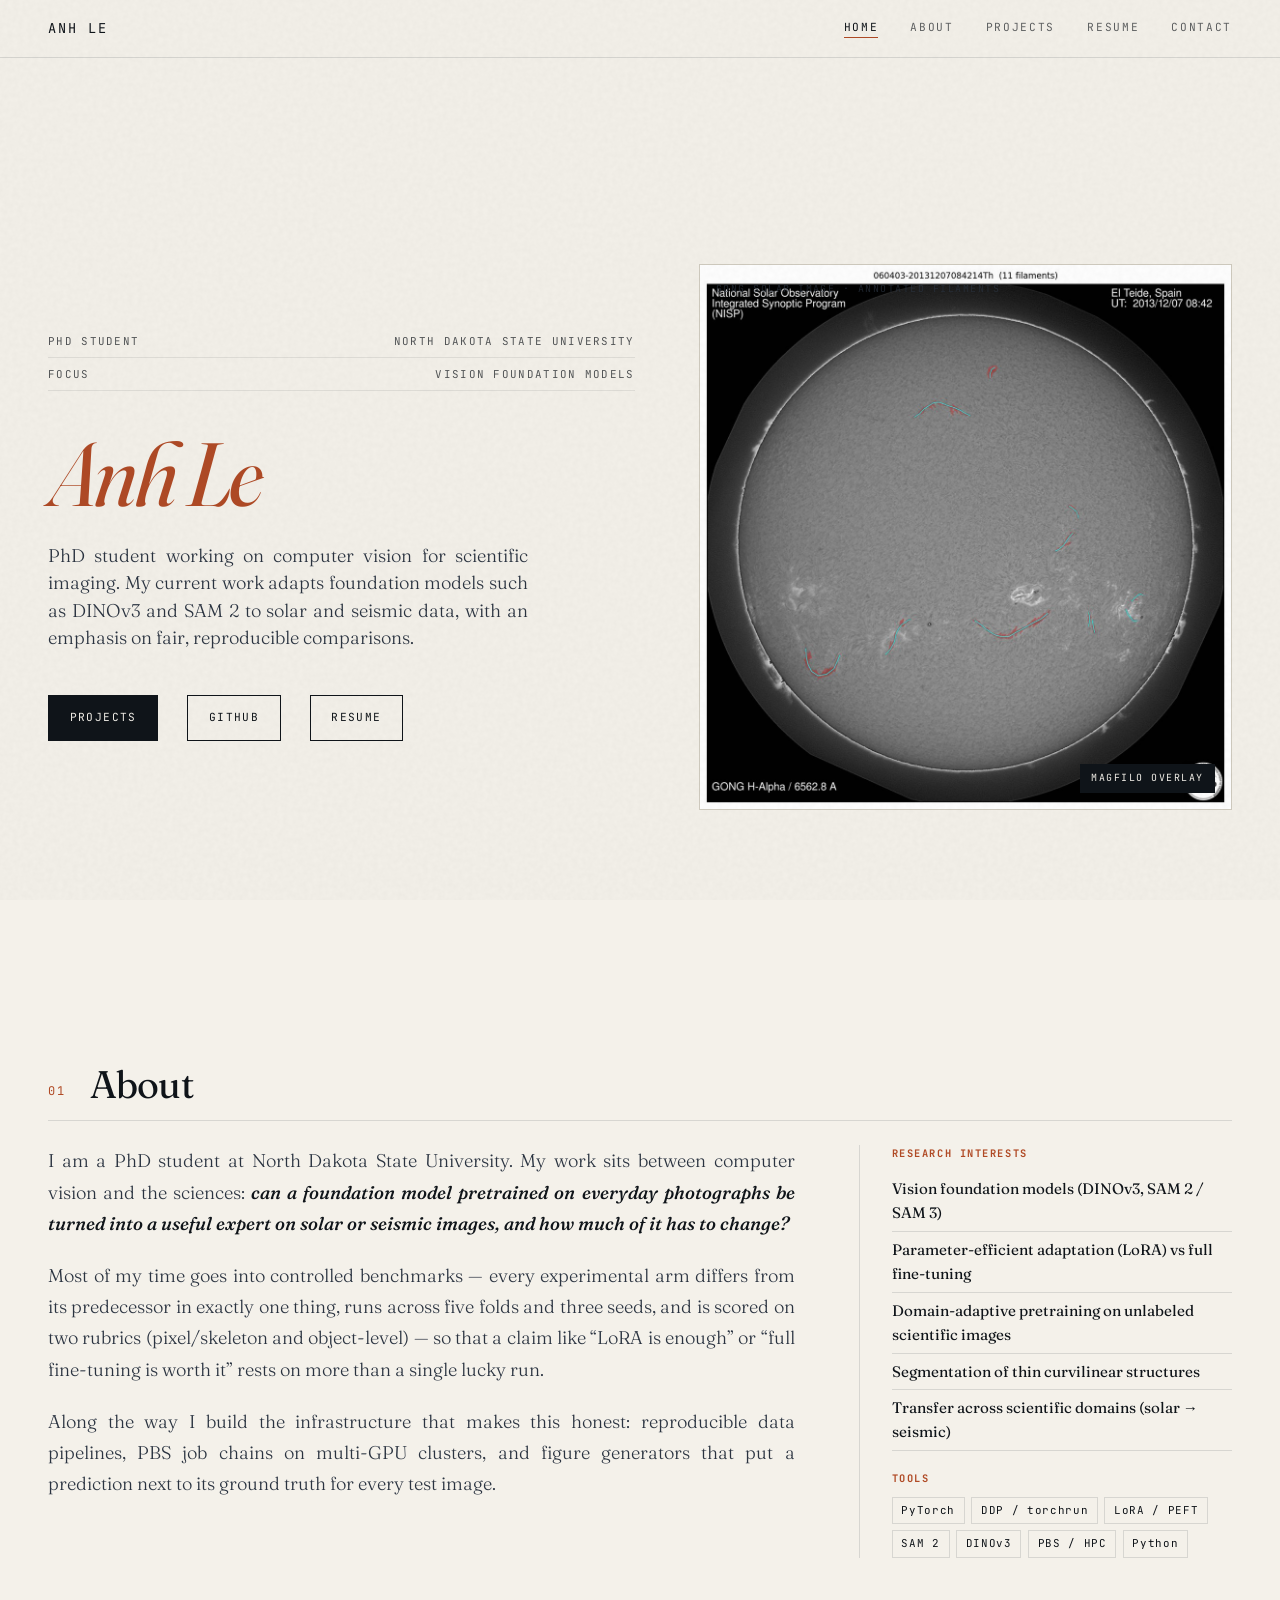
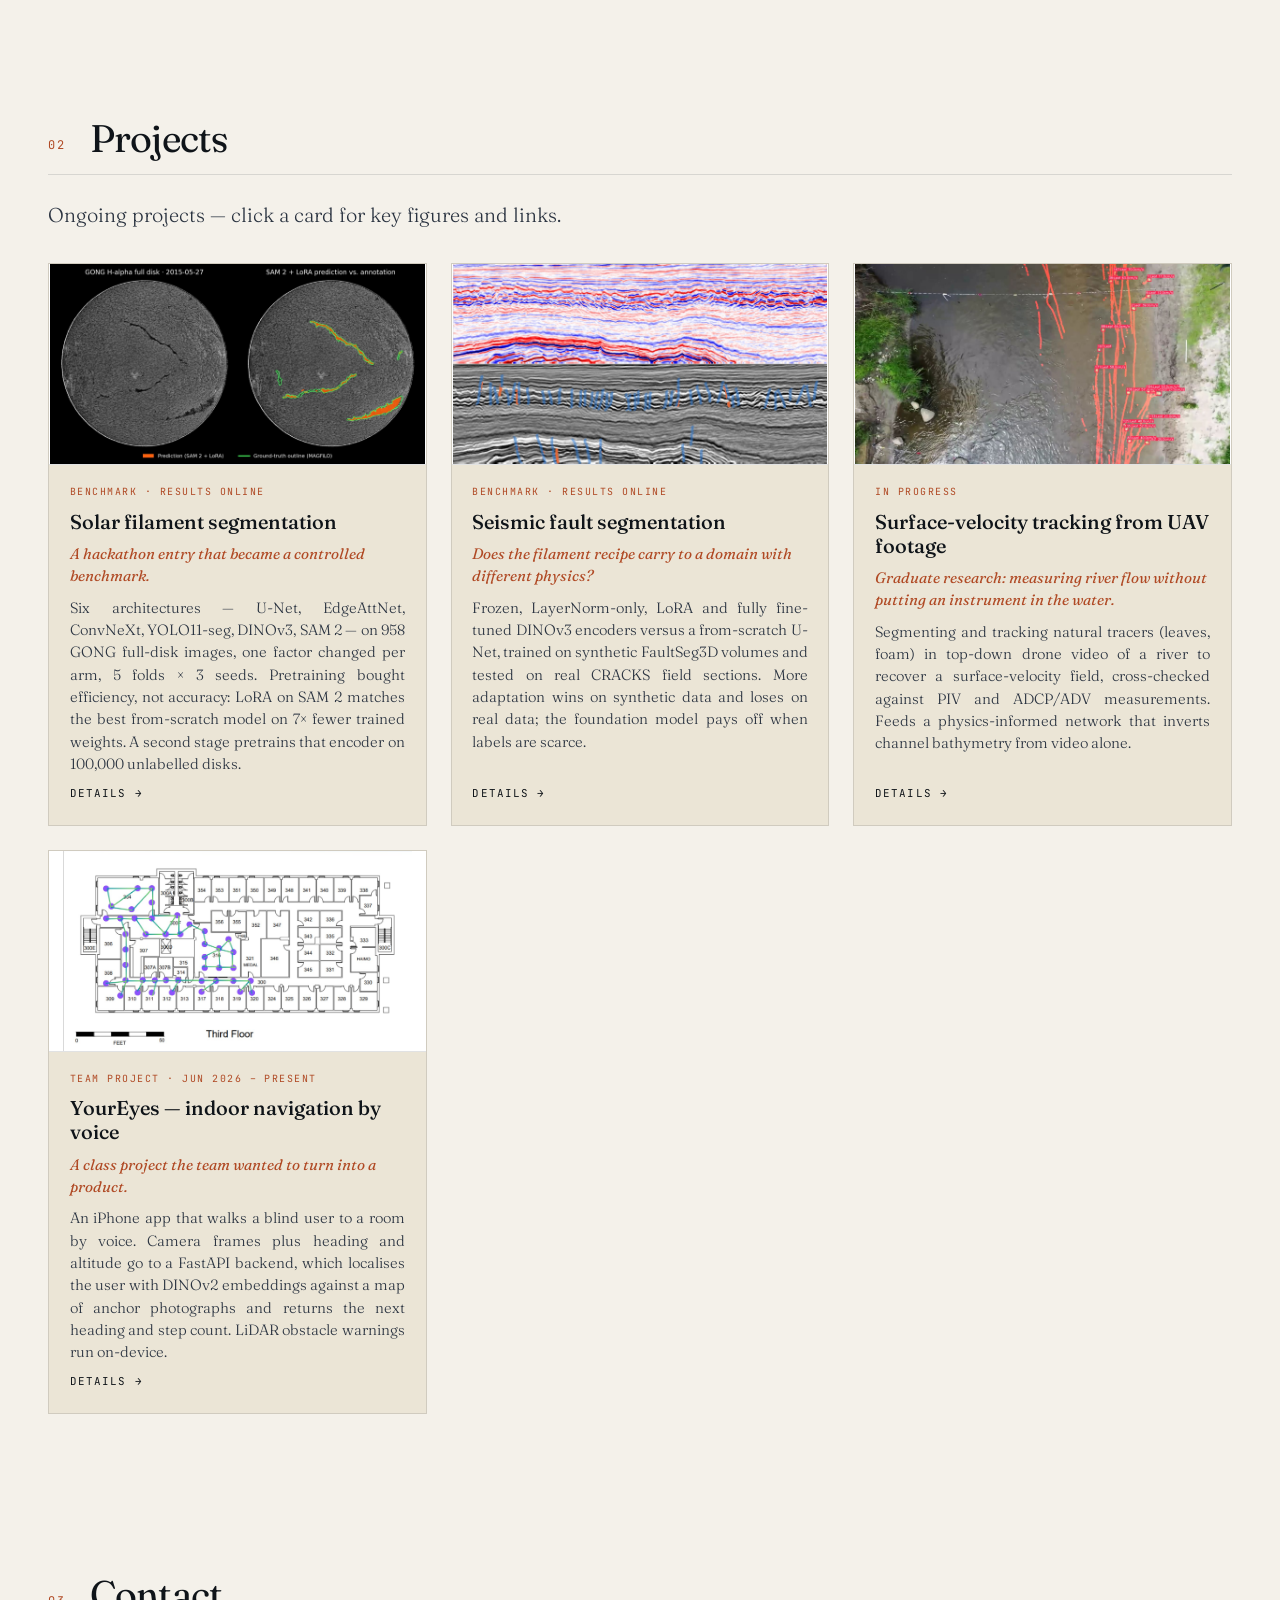
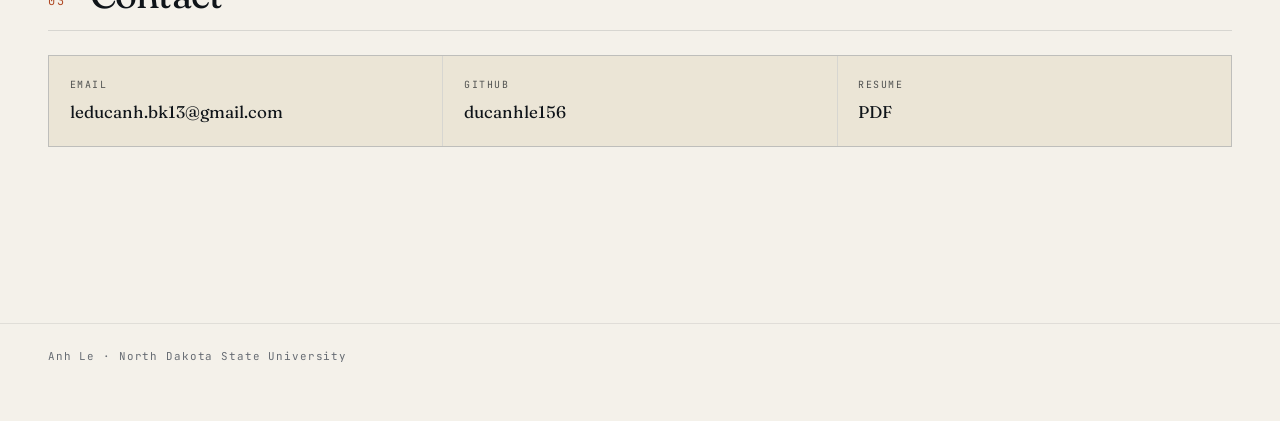
==== index.html @ 16a9ee4b "Justify body copy Paragraphs, captions and lists are justified with automatic hyphenation, which kee" ====
<!doctype html>
<html lang="en">
<head>
<meta charset="utf-8">
<meta name="viewport" content="width=device-width, initial-scale=1">
<title>Anh Le</title>
<meta name="description" content="Anh Le — PhD student at North Dakota State University working on vision foundation models for scientific imaging.">
<link rel="stylesheet" href="style.css?v=5">
<link rel="icon" href="data:image/svg+xml,%3Csvg xmlns='http://www.w3.org/2000/svg' viewBox='0 0 100 100'%3E%3Crect width='100' height='100' fill='%23f4f1ea'/%3E%3Ccircle cx='50' cy='50' r='34' fill='none' stroke='%23b04a25' stroke-width='6'/%3E%3Cpath d='M30 55 Q45 35 62 50 T78 42' fill='none' stroke='%230f1419' stroke-width='5' stroke-linecap='round'/%3E%3C/svg%3E">
</head>
<body>
<nav class="topnav">
  <a class="logo" href="#top">ANH LE</a>
  <div class="links">
    <a href="index.html" class="active">Home</a>
    <a href="#about">About</a>
    <a href="projects.html">Projects</a>
    <a href="resume.pdf">Resume</a>
    <a href="#contact">Contact</a>
  </div>
</nav>
<main id="top">

<section class="hero">
  <div>
    <div class="hero-meta">
      <div class="row"><span>PhD student</span><span>North Dakota State University</span></div>
      <div class="row"><span>Focus</span><span>Vision foundation models</span></div>
    </div>
    <h1 class="name"><span class="italic">Anh Le</span></h1>
    <p class="tagline">PhD student working on computer vision for scientific imaging. My current work adapts foundation models such as DINOv3 and SAM 2 to solar and seismic data, with an emphasis on fair, reproducible comparisons.</p>
    <div class="cta-row">
      <a class="btn primary" href="projects.html">Projects</a>
      <a class="btn" href="https://github.com/ducanhle156">GitHub</a>
      <a class="btn" href="resume.pdf">Resume</a>
    </div>
  </div>
  <div class="photo">
    <span class="lab">GONG solar image · annotated filaments</span>
    <img src="assets/hero_disk.jpg" alt="Full-disk image of the Sun with annotated filaments">
    <span class="cap">MAGFiLO overlay</span>
  </div>
</section>

<section id="about">
  <h2>About</h2>
  <div class="about-grid">
    <div class="about-text">
      <p>I am a PhD student at North Dakota State University. My work sits between computer vision and the sciences: <span class="hl">can a foundation model pretrained on everyday photographs be turned into a useful expert on solar or seismic images, and how much of it has to change?</span></p>
      <p>Most of my time goes into controlled benchmarks — every experimental arm differs from its predecessor in exactly one thing, runs across five folds and three seeds, and is scored on two rubrics (pixel/skeleton and object-level) — so that a claim like “LoRA is enough” or “full fine-tuning is worth it” rests on more than a single lucky run.</p>
      <p>Along the way I build the infrastructure that makes this honest: reproducible data pipelines, PBS job chains on multi-GPU clusters, and figure generators that put a prediction next to its ground truth for every test image.</p>
    </div>
    <div class="about-side">
      <h4>Research interests</h4>
      <ul>
        <li>Vision foundation models (DINOv3, SAM 2 / SAM 3)</li>
        <li>Parameter-efficient adaptation (LoRA) vs full fine-tuning</li>
        <li>Domain-adaptive pretraining on unlabeled scientific images</li>
        <li>Segmentation of thin curvilinear structures</li>
        <li>Transfer across scientific domains (solar → seismic)</li>
      </ul>
      <h4>Tools</h4>
      <div class="tools"><span>PyTorch</span><span>DDP / torchrun</span><span>LoRA / PEFT</span><span>SAM 2</span><span>DINOv3</span><span>PBS / HPC</span><span>Python</span></div>
    </div>
  </div>
</section>

<section id="research">
  <h2>Projects</h2>
  <p class="lede">Ongoing projects — click a card for key figures and links.</p>
  <div class="rcards">
    <a class="rcard" href="projects.html#solar-filament">
      <img class="tall" src="assets/proj_filament.jpg?v=8" alt="GONG H-alpha full disk and the SAM 2 + LoRA filament prediction against the ground-truth outline">
      <div class="cb">
        <span class="status">Benchmark &middot; results online</span>
        <h3>Solar filament segmentation</h3>
        <p class="why">A hackathon entry that became a controlled benchmark.</p>
        <p>Six architectures &mdash; U-Net, EdgeAttNet, ConvNeXt, YOLO11-seg, DINOv3, SAM&nbsp;2 &mdash; on 958 GONG full-disk images, one factor changed per arm, 5 folds &times; 3 seeds. Pretraining bought efficiency, not accuracy: LoRA on SAM&nbsp;2 matches the best from-scratch model on 7&times; fewer trained weights. A second stage pretrains that encoder on 100,000 unlabelled disks.</p>
        <div class="links"><span>Details &rarr;</span></div>
      </div>
    </a>
    <a class="rcard" href="projects.html#fault">
      <img class="tall" src="assets/proj_fault.jpg?v=7" alt="Real CRACKS F3 seismic section with expert (blue) and practitioner-consensus (orange) fault labels">
      <div class="cb">
        <span class="status">Benchmark · results online</span>
        <h3>Seismic fault segmentation</h3>
        <p class="why">Does the filament recipe carry to a domain with different physics?</p>
        <p>Frozen, LayerNorm-only, LoRA and fully fine-tuned DINOv3 encoders versus a from-scratch U-Net, trained on synthetic FaultSeg3D volumes and tested on real CRACKS field sections. More adaptation wins on synthetic data and loses on real data; the foundation model pays off when labels are scarce.</p>
        <div class="links"><span>Details →</span></div>
      </div>
    </a>
    <a class="rcard" href="projects.html#uav-tracking">
      <img class="tall" src="assets/proj_uav.jpg" alt="Drone frame of a river with tracked leaf trajectories and per-tracer surface velocities">
      <div class="cb">
        <span class="status">In progress</span>
        <h3>Surface-velocity tracking from UAV footage</h3>
        <p class="why">Graduate research: measuring river flow without putting an instrument in the water.</p>
        <p>Segmenting and tracking natural tracers (leaves, foam) in top-down drone video of a river to recover a surface-velocity field, cross-checked against PIV and ADCP/ADV measurements. Feeds a physics-informed network that inverts channel bathymetry from video alone.</p>
        <div class="links"><span>Details →</span></div>
      </div>
    </a>
    <a class="rcard" href="projects.html#youreyes">
      <img class="tall" src="assets/proj_youreyes.jpg" alt="Third-floor building plan overlaid with anchor nodes and the walkable edges connecting them">
      <div class="cb">
        <span class="status">Team project &middot; Jun 2026 &ndash; Present</span>
        <h3>YourEyes &mdash; indoor navigation by voice</h3>
        <p class="why">A class project the team wanted to turn into a product.</p>
        <p>An iPhone app that walks a blind user to a room by voice. Camera frames plus heading and altitude go to a FastAPI backend, which localises the user with DINOv2 embeddings against a map of anchor photographs and returns the next heading and step count. LiDAR obstacle warnings run on-device.</p>
        <div class="links"><span>Details &rarr;</span></div>
      </div>
    </a>
  </div>
</section>

<section id="contact">
  <h2>Contact</h2>
  <div class="contact">
    <a href="mailto:leducanh.bk13@gmail.com"><span>Email</span><b>leducanh.bk13@gmail.com</b></a>
    <a href="https://github.com/ducanhle156"><span>GitHub</span><b>ducanhle156</b></a>
    <a href="resume.pdf"><span>Resume</span><b>PDF</b></a>
  </div>
</section>

</main>
<footer>Anh Le · North Dakota State University</footer>
</body>
</html>
---- style.css ----
@import url('https://fonts.googleapis.com/css2?family=Fraunces:ital,opsz,wght@0,9..144,300;0,9..144,400;0,9..144,500;0,9..144,700;1,9..144,400&family=JetBrains+Mono:wght@300;400;500&display=swap');
:root{--ink:#0f1419;--ink-soft:#2a3340;--paper:#f4f1ea;--paper-warm:#ebe5d6;--rust:#b04a25;--ochre:#c89938;--teal:#1f4e5c;--line:rgba(15,20,25,.12)}
*{box-sizing:border-box;margin:0;padding:0}
html{scroll-behavior:smooth}
body{font-family:'Fraunces',Georgia,serif;background:var(--paper);color:var(--ink);line-height:1.6;font-size:17px}
body::before{content:"";position:fixed;inset:0;pointer-events:none;z-index:100;opacity:.35;mix-blend-mode:multiply;background-image:url("data:image/svg+xml,%3Csvg viewBox='0 0 200 200' xmlns='http://www.w3.org/2000/svg'%3E%3Cfilter id='n'%3E%3CfeTurbulence type='fractalNoise' baseFrequency='0.9' numOctaves='2' stitchTiles='stitch'/%3E%3CfeColorMatrix values='0 0 0 0 0 0 0 0 0 0 0 0 0 0 0 0 0 0 0.08 0'/%3E%3C/filter%3E%3Crect width='100%25' height='100%25' filter='url(%23n)'/%3E%3C/svg%3E")}
a{color:var(--rust);text-decoration:none}a:hover{text-decoration:underline}
code{font-family:'JetBrains Mono',monospace;font-size:.82em;color:var(--teal)}
.mono{font-family:'JetBrains Mono',monospace;font-size:.72rem;letter-spacing:.14em;text-transform:uppercase}
/* nav */
.topnav{position:sticky;top:0;z-index:50;display:flex;justify-content:space-between;align-items:center;padding:1.1rem 3rem;background:rgba(244,241,234,.9);backdrop-filter:blur(6px);border-bottom:1px solid var(--line)}
.topnav .logo{font-family:'JetBrains Mono',monospace;font-size:.85rem;letter-spacing:.15em;color:var(--ink)}
.topnav .logo span{color:var(--rust)}
.topnav .links{display:flex;gap:2rem;flex-wrap:wrap}
.topnav .links a{font-family:'JetBrains Mono',monospace;font-size:.7rem;letter-spacing:.15em;text-transform:uppercase;color:var(--ink);opacity:.65}
.topnav .links a:hover,.topnav .links a.active{opacity:1;text-decoration:none;border-bottom:1px solid var(--rust)}
main{max-width:1400px;margin:0 auto;padding:4rem 3rem}
footer{max-width:1400px;margin:4rem auto 2rem;padding:1.5rem 3rem;border-top:1px solid var(--line);font-family:'JetBrains Mono',monospace;font-size:.68rem;letter-spacing:.08em;color:var(--ink-soft);opacity:.7}
footer .social a{margin-right:1.5rem;color:var(--ink)}
/* type */
h1{font-size:clamp(2.4rem,5vw,4.5rem);font-weight:300;line-height:1;letter-spacing:-.03em;margin-bottom:1.5rem;font-variation-settings:"opsz" 144}
h1 .italic,h2 .italic{font-style:italic;color:var(--rust);font-weight:400}
h2{font-size:clamp(1.6rem,3vw,2.4rem);font-weight:400;letter-spacing:-.02em;line-height:1.05;margin:4rem 0 1.5rem;padding-bottom:1rem;border-bottom:1px solid var(--line);display:grid;grid-template-columns:auto 1fr;gap:1.5rem;align-items:end}
h2::before{content:counter(sec,decimal-leading-zero);counter-increment:sec;font-family:'JetBrains Mono',monospace;font-size:.75rem;letter-spacing:.15em;color:var(--rust);padding-bottom:.4rem}
main{counter-reset:sec}
h2 .muted{font-size:.9rem;font-weight:300}
h3{font-weight:500;font-size:1.1rem;line-height:1.25}
.lede{font-size:1.25rem;line-height:1.6;font-weight:300;color:var(--ink-soft);max-width:52rem;margin-bottom:2rem}
.muted{color:var(--ink-soft);opacity:.75;font-size:.95rem}
.facts{font-family:'JetBrains Mono',monospace;font-size:.75rem;letter-spacing:.06em;color:var(--ink-soft);margin-bottom:1.5rem}
.back{margin-top:3rem}
.btn{display:inline-flex;padding:.8rem 1.3rem;border:1px solid var(--ink);color:var(--ink);font-family:'JetBrains Mono',monospace;font-size:.7rem;letter-spacing:.12em;text-transform:uppercase;transition:all .25s;margin:.5rem .8rem 0 0}
.btn:hover{background:var(--rust);border-color:var(--rust);color:var(--paper);text-decoration:none;transform:translate(-2px,-2px);box-shadow:4px 4px 0 var(--ink)}
/* tiles */
.tiles{display:grid;grid-template-columns:repeat(auto-fit,minmax(150px,1fr));gap:1px;background:var(--line);border:1px solid var(--line);margin:1.5rem 0}
.tile{background:var(--paper-warm);padding:1.2rem 1.3rem;display:flex;flex-direction:column}
.tile span{font-family:'JetBrains Mono',monospace;font-size:.65rem;letter-spacing:.15em;text-transform:uppercase;color:var(--ink-soft);opacity:.7}
.tile b{font-size:2rem;font-weight:300;line-height:1.1;margin-top:.3rem}
.tile small{font-size:.8rem;color:var(--rust);font-style:italic}
/* chain */
.chain{padding-left:1.4rem;max-width:52rem}.chain li{margin:.6rem 0;color:var(--ink-soft);font-weight:300}.chain b{color:var(--ink);font-weight:500}
/* cards */
.cards{display:grid;grid-template-columns:repeat(auto-fill,minmax(300px,1fr));gap:1.5rem;margin:1.5rem 0}
.card{display:block;border:1px solid var(--line);background:var(--paper-warm);color:var(--ink);transition:all .25s;overflow:hidden}
.card:hover{text-decoration:none;transform:translate(-3px,-3px);box-shadow:6px 6px 0 var(--ink);border-color:var(--ink)}
.card img{width:100%;aspect-ratio:4/3;object-fit:cover;object-position:top;display:block;border-bottom:1px solid var(--line);background:#fff}
.card .ph{aspect-ratio:4/3;display:flex;align-items:center;justify-content:center;font-family:'JetBrains Mono',monospace;font-size:.7rem;letter-spacing:.12em;text-transform:uppercase;opacity:.5;border-bottom:1px solid var(--line)}
.card .cb{padding:1.1rem 1.2rem 1.2rem}
.card h3{margin-bottom:.4rem}.card p{font-size:.9rem;color:var(--ink-soft);font-weight:300;line-height:1.45}
.card .metric{display:block;margin-top:.7rem;font-family:'JetBrains Mono',monospace;font-size:.7rem;letter-spacing:.08em;color:var(--rust)}
.card code{display:block;margin-top:.3rem;font-size:.65rem;opacity:.6;color:var(--ink-soft)}
/* figures */
.grid{display:grid;gap:1.5rem;margin:1.5rem 0}.g1{grid-template-columns:1fr}.g2{grid-template-columns:repeat(auto-fit,minmax(min(100%,440px),1fr))}.g3{grid-template-columns:repeat(auto-fill,minmax(min(100%,300px),1fr))}
figure{border:1px solid var(--line);background:#fff;overflow:hidden}
figure img{width:100%;display:block;cursor:zoom-in;transition:transform .6s}
figure a:hover img{transform:scale(1.01)}
figcaption{font-family:'JetBrains Mono',monospace;font-size:.68rem;letter-spacing:.06em;color:var(--ink-soft);padding:.6rem .9rem;background:var(--paper-warm);border-top:1px solid var(--line)}
figure.missing .ph{aspect-ratio:3/2;display:flex;align-items:center;justify-content:center;font-family:'JetBrains Mono',monospace;font-size:.7rem;letter-spacing:.12em;text-transform:uppercase;opacity:.4;background:var(--paper-warm)}
/* tables */
.tbl{overflow-x:auto;border:1px solid var(--line);margin:1rem 0;background:#fff}
table{border-collapse:collapse;font-size:.85rem;width:100%;min-width:700px}
th{font-family:'JetBrains Mono',monospace;font-size:.62rem;letter-spacing:.1em;text-transform:uppercase;text-align:left;padding:.7rem .7rem;background:var(--paper-warm);border-bottom:1px solid var(--ink);white-space:nowrap}
td{padding:.55rem .7rem;border-bottom:1px solid var(--line);white-space:nowrap;font-variant-numeric:tabular-nums}
td.k{white-space:normal;min-width:180px}td.k a{color:var(--ink)}td.k code{display:block;font-size:.7rem}
td.best{font-weight:600;color:var(--rust)}
tbody tr:hover{background:rgba(200,153,56,.08)}
/* markdown insights */
details{border:1px solid var(--line);background:var(--paper-warm);padding:1rem 1.4rem;margin:1rem 0}
summary{cursor:pointer;font-family:'JetBrains Mono',monospace;font-size:.72rem;letter-spacing:.12em;text-transform:uppercase}
.md{margin-top:1rem;font-size:.95rem;font-weight:300;color:var(--ink-soft)}
.md h2{font-size:1.4rem;margin:2rem 0 .8rem;display:block;counter-increment:none;border:0;padding:0}.md h2::before{content:none}
.md h3{margin:1.4rem 0 .5rem;color:var(--ink)}.md h4{margin:1rem 0 .4rem}
.md p,.md ul,.md ol{margin:.6rem 0}.md li{margin:.25rem 0 .25rem 1.2rem}.md b,.md strong{color:var(--ink);font-weight:500}
.md table{font-size:.75rem;min-width:0;background:#fff;display:block;overflow-x:auto;margin:.8rem 0}
.md pre,.md code{white-space:pre-wrap;word-break:break-word}
.md hr{border:0;border-top:1px solid var(--line);margin:1.5rem 0}
.md em{font-style:italic}
/* lightbox */
[hidden]{display:none!important}
#lightbox{position:fixed;inset:0;z-index:200;background:rgba(15,20,25,.92);display:flex;flex-direction:column;align-items:center;justify-content:center;padding:2rem;cursor:zoom-out}
#lightbox img{max-width:100%;max-height:88vh;object-fit:contain;background:#fff}
#lightbox .cap{color:var(--paper);font-family:'JetBrains Mono',monospace;font-size:.7rem;letter-spacing:.1em;margin-top:.8rem;text-align:center}
@media (max-width:760px){.topnav,main,footer{padding-left:1.2rem;padding-right:1.2rem}.topnav{flex-direction:column;gap:.6rem;align-items:flex-start}.topnav .links{gap:1rem}table{font-size:.75rem}}
/* personal site additions */
.hero{display:grid;grid-template-columns:1.1fr 1fr;gap:4rem;align-items:center;min-height:calc(100vh - 70px);padding:3rem 0}
.hero-meta{display:flex;flex-direction:column;gap:.5rem;margin-bottom:2.5rem}
.hero-meta .row{display:flex;justify-content:space-between;font-family:'JetBrains Mono',monospace;font-size:.68rem;letter-spacing:.12em;text-transform:uppercase;border-bottom:1px solid var(--line);padding-bottom:.4rem;opacity:.7}
h1.name{font-size:clamp(3.2rem,7vw,6.2rem);font-weight:300;line-height:.95;letter-spacing:-.03em;margin-bottom:1.6rem}
.tagline{font-size:1.15rem;line-height:1.5;max-width:30rem;color:var(--ink-soft);font-weight:300;margin-bottom:2.2rem}
.cta-row{display:flex;gap:1rem;flex-wrap:wrap;align-items:center}
.btn.primary{background:var(--ink);color:var(--paper)}
.photo{position:relative;border:1px solid var(--line);background:var(--paper-warm);overflow:hidden}
.photo img{width:100%;display:block;transition:transform .8s}.photo:hover img{transform:scale(1.02)}
.photo .lab{position:absolute;top:1rem;left:1rem;font-family:'JetBrains Mono',monospace;font-size:.62rem;letter-spacing:.15em;text-transform:uppercase;color:var(--ink-soft);opacity:.7}
.photo .cap{position:absolute;bottom:1rem;right:1rem;font-family:'JetBrains Mono',monospace;font-size:.62rem;letter-spacing:.15em;text-transform:uppercase;color:var(--paper);background:var(--ink);padding:.4rem .7rem}
section{padding:3rem 0}
.about-grid{display:grid;grid-template-columns:2fr 1fr;gap:4rem}
.about-text p{font-size:1.15rem;line-height:1.7;margin-bottom:1.3rem;color:var(--ink-soft);font-weight:300}
.about-text .hl{color:var(--ink);font-weight:500;font-style:italic}
.about-side{border-left:1px solid var(--line);padding-left:2rem}
.about-side h4{font-family:'JetBrains Mono',monospace;font-size:.65rem;letter-spacing:.15em;text-transform:uppercase;color:var(--rust);margin:1.2rem 0 .6rem}.about-side h4:first-child{margin-top:0}
.about-side ul{list-style:none}.about-side li{padding:.35rem 0;border-bottom:1px solid var(--line);font-size:.95rem}
.tools{display:flex;flex-wrap:wrap;gap:.4rem}.tools span{font-family:'JetBrains Mono',monospace;font-size:.68rem;letter-spacing:.06em;border:1px solid var(--line);padding:.25rem .55rem}
.rcards{display:grid;grid-template-columns:repeat(auto-fit,minmax(min(100%,320px),1fr));gap:1.5rem}
.rcard{border:1px solid var(--line);background:var(--paper-warm);display:flex;flex-direction:column;transition:all .25s;color:var(--ink)}
.rcard:hover{transform:translate(-3px,-3px);box-shadow:6px 6px 0 var(--ink);border-color:var(--ink);text-decoration:none}
.rcard img{width:100%;aspect-ratio:4/3;object-fit:cover;object-position:top;border-bottom:1px solid var(--line);background:#fff}
.rcard img.tall{aspect-ratio:1600/853;object-fit:contain}
.rcard .cb{padding:1.2rem 1.3rem 1.4rem;display:flex;flex-direction:column;gap:.6rem;flex:1}
.rcard .status{font-family:'JetBrains Mono',monospace;font-size:.62rem;letter-spacing:.15em;text-transform:uppercase;color:var(--rust)}
.rcard h3{font-size:1.25rem;font-weight:500;line-height:1.2}
.rcard p{font-size:.93rem;color:var(--ink-soft);font-weight:300;line-height:1.5}
.rcard .why{font-style:italic;color:var(--rust);font-size:.95rem;font-weight:400;line-height:1.45}
.rcard .links{margin-top:auto;display:flex;gap:1.2rem;font-family:'JetBrains Mono',monospace;font-size:.68rem;letter-spacing:.1em;text-transform:uppercase}
.contact{display:grid;grid-template-columns:repeat(auto-fit,minmax(200px,1fr));gap:1px;background:var(--line);border:1px solid var(--line)}
.contact a{background:var(--paper-warm);padding:1.3rem;display:flex;flex-direction:column;color:var(--ink)}
.contact a:hover{background:var(--rust);color:var(--paper);text-decoration:none}
.contact span{font-family:'JetBrains Mono',monospace;font-size:.62rem;letter-spacing:.15em;text-transform:uppercase;opacity:.7}
.contact b{font-weight:400;margin-top:.3rem;word-break:break-all}
@media (max-width:900px){.hero{grid-template-columns:1fr;min-height:0;padding-top:2rem}.about-grid{grid-template-columns:1fr}.about-side{border-left:0;padding-left:0;border-top:1px solid var(--line);padding-top:1.5rem}}

/* justified body copy; hyphenation keeps the word spacing even */
main p,figcaption,.chain li,.defs li{text-align:justify;text-justify:inter-word;hyphens:auto;-webkit-hyphens:auto;-ms-hyphens:auto}
/* short label-like paragraphs read better ranged left */
.why,.status,.metric,.back{text-align:left;hyphens:manual}
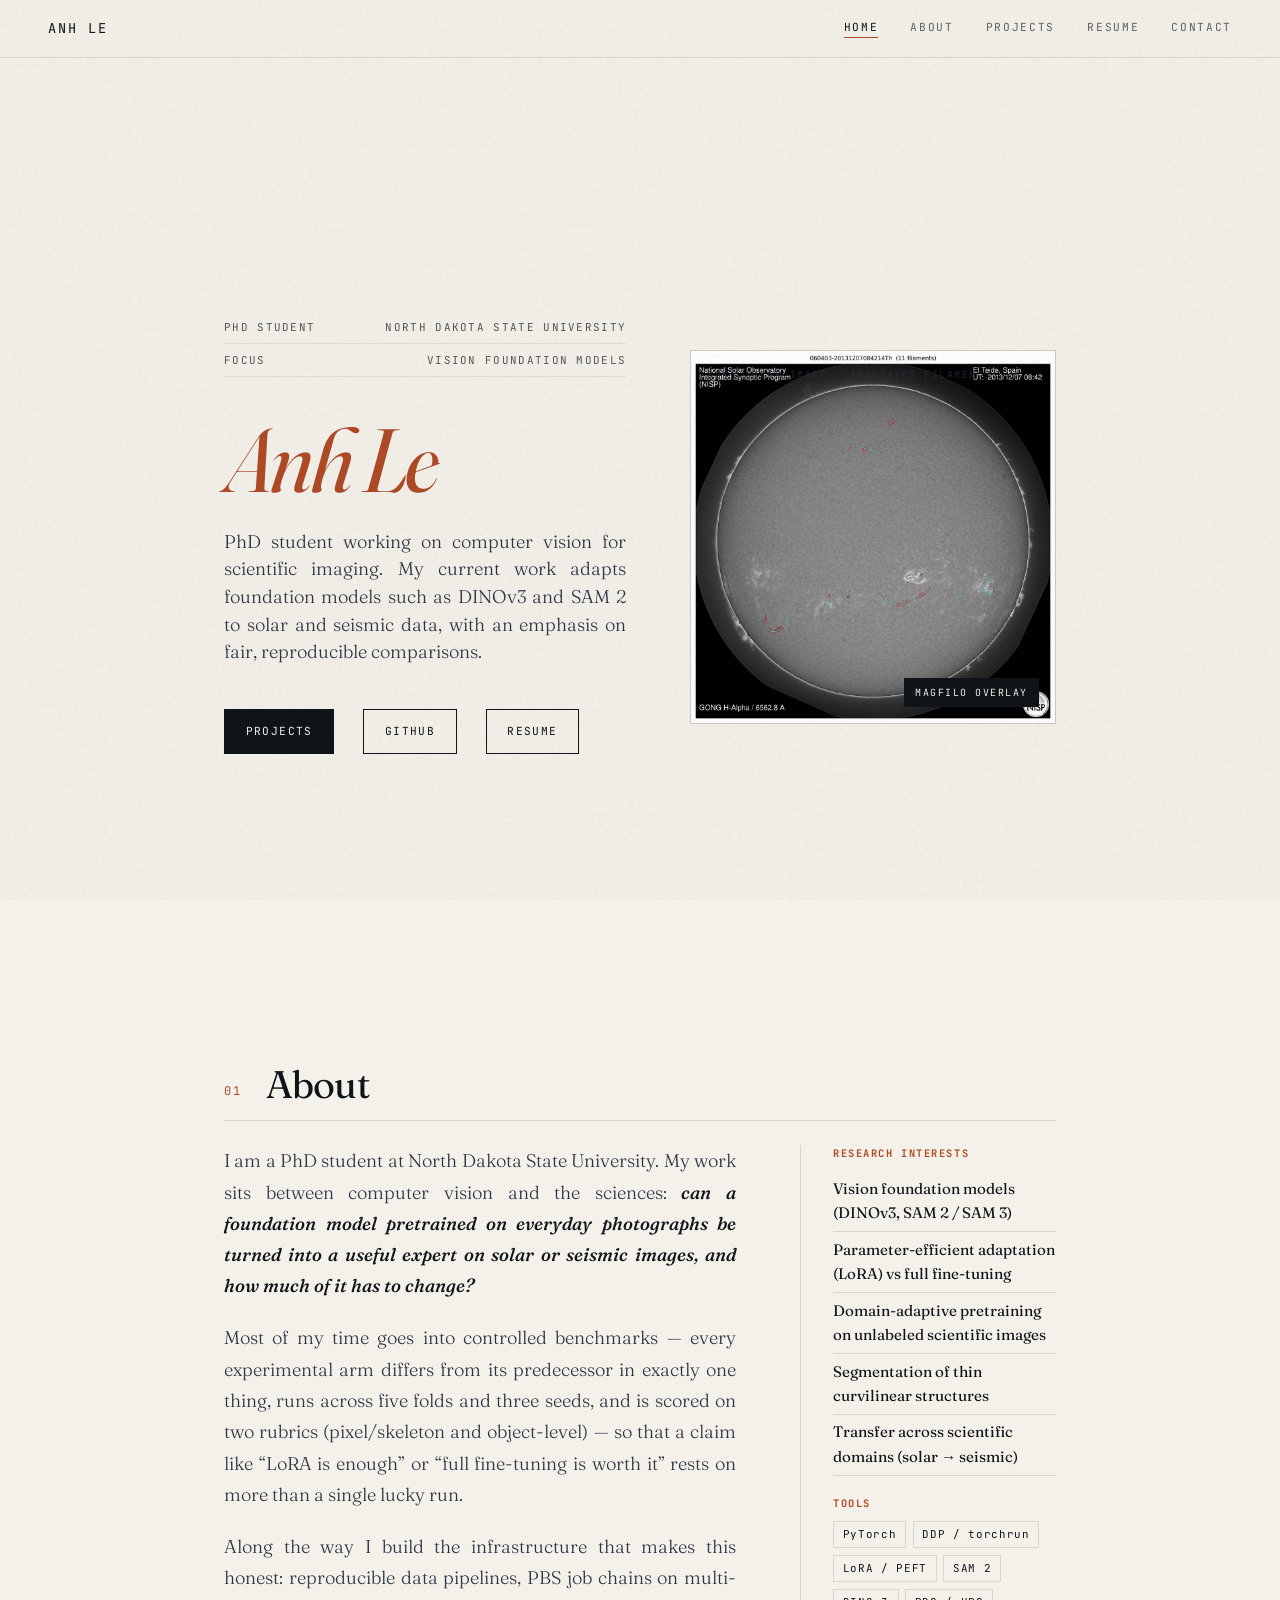
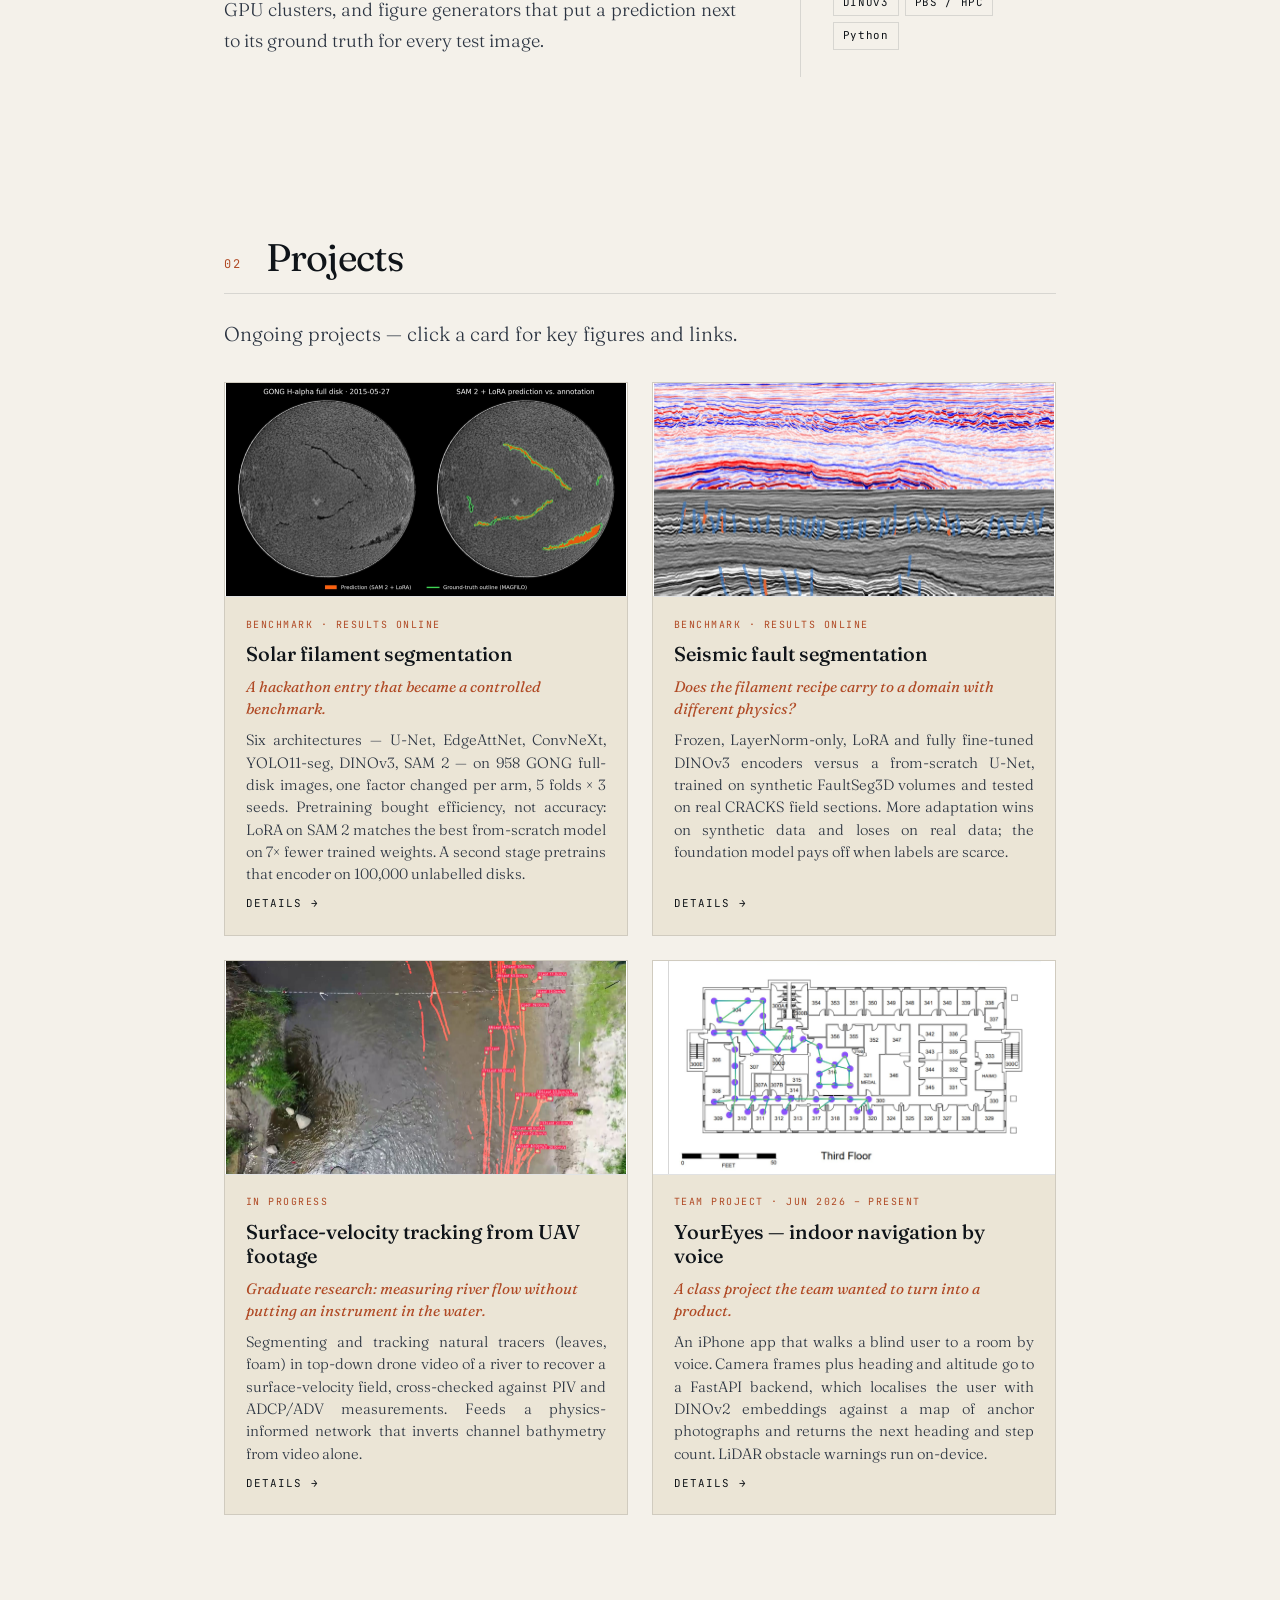
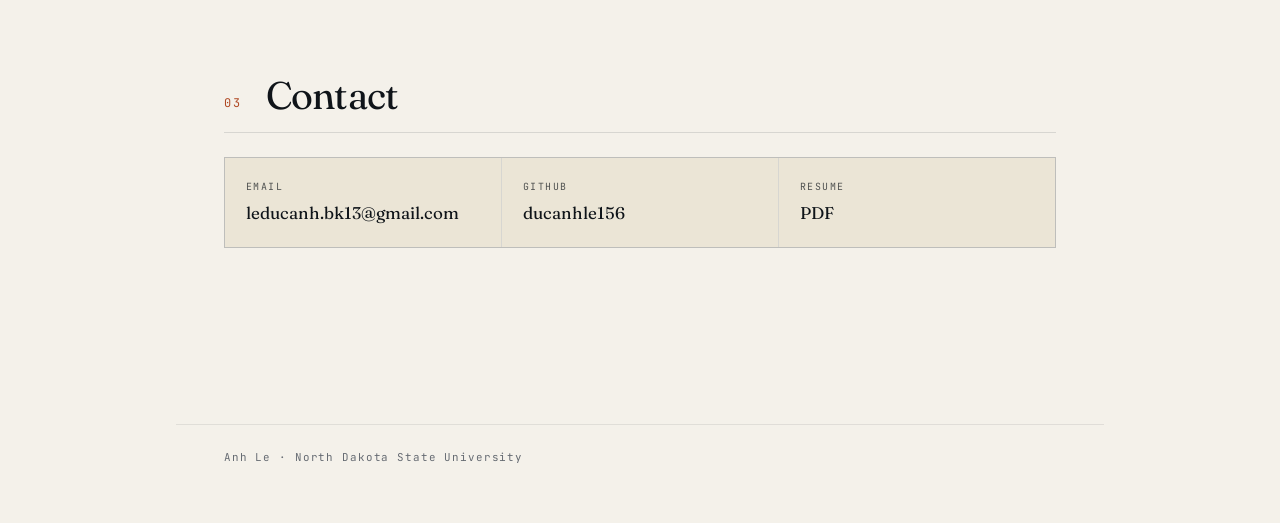
==== commit 11e347bb: "Add visit logging A single cookieless counter on both pages: visits, which pages are read, referrer," ====
--- a/index.html
+++ b/index.html
@@ -123,5 +123,10 @@
 
 </main>
 <footer>Anh Le · North Dakota State University</footer>
+<!-- visits, pages, referrer, country, device, browser. no cookies, no consent
+     banner. register the code "ducanhle156" at goatcounter.com and this starts
+     recording; until then the script 404s harmlessly and nothing breaks. -->
+<script data-goatcounter="https://ducanhle156.goatcounter.com/count"
+        async src="//gc.zgo.at/count.js"></script>
 </body>
 </html>
--- a/style.css
+++ b/style.css
@@ -14,8 +14,8 @@
 .topnav .links{display:flex;gap:2rem;flex-wrap:wrap}
 .topnav .links a{font-family:'JetBrains Mono',monospace;font-size:.7rem;letter-spacing:.15em;text-transform:uppercase;color:var(--ink);opacity:.65}
 .topnav .links a:hover,.topnav .links a.active{opacity:1;text-decoration:none;border-bottom:1px solid var(--rust)}
-main{max-width:1400px;margin:0 auto;padding:4rem 3rem}
-footer{max-width:1400px;margin:4rem auto 2rem;padding:1.5rem 3rem;border-top:1px solid var(--line);font-family:'JetBrains Mono',monospace;font-size:.68rem;letter-spacing:.08em;color:var(--ink-soft);opacity:.7}
+main{max-width:58rem;margin:0 auto;padding:4rem 3rem}
+footer{max-width:58rem;margin:4rem auto 2rem;padding:1.5rem 3rem;border-top:1px solid var(--line);font-family:'JetBrains Mono',monospace;font-size:.68rem;letter-spacing:.08em;color:var(--ink-soft);opacity:.7}
 footer .social a{margin-right:1.5rem;color:var(--ink)}
 /* type */
 h1{font-size:clamp(2.4rem,5vw,4.5rem);font-weight:300;line-height:1;letter-spacing:-.03em;margin-bottom:1.5rem;font-variation-settings:"opsz" 144}
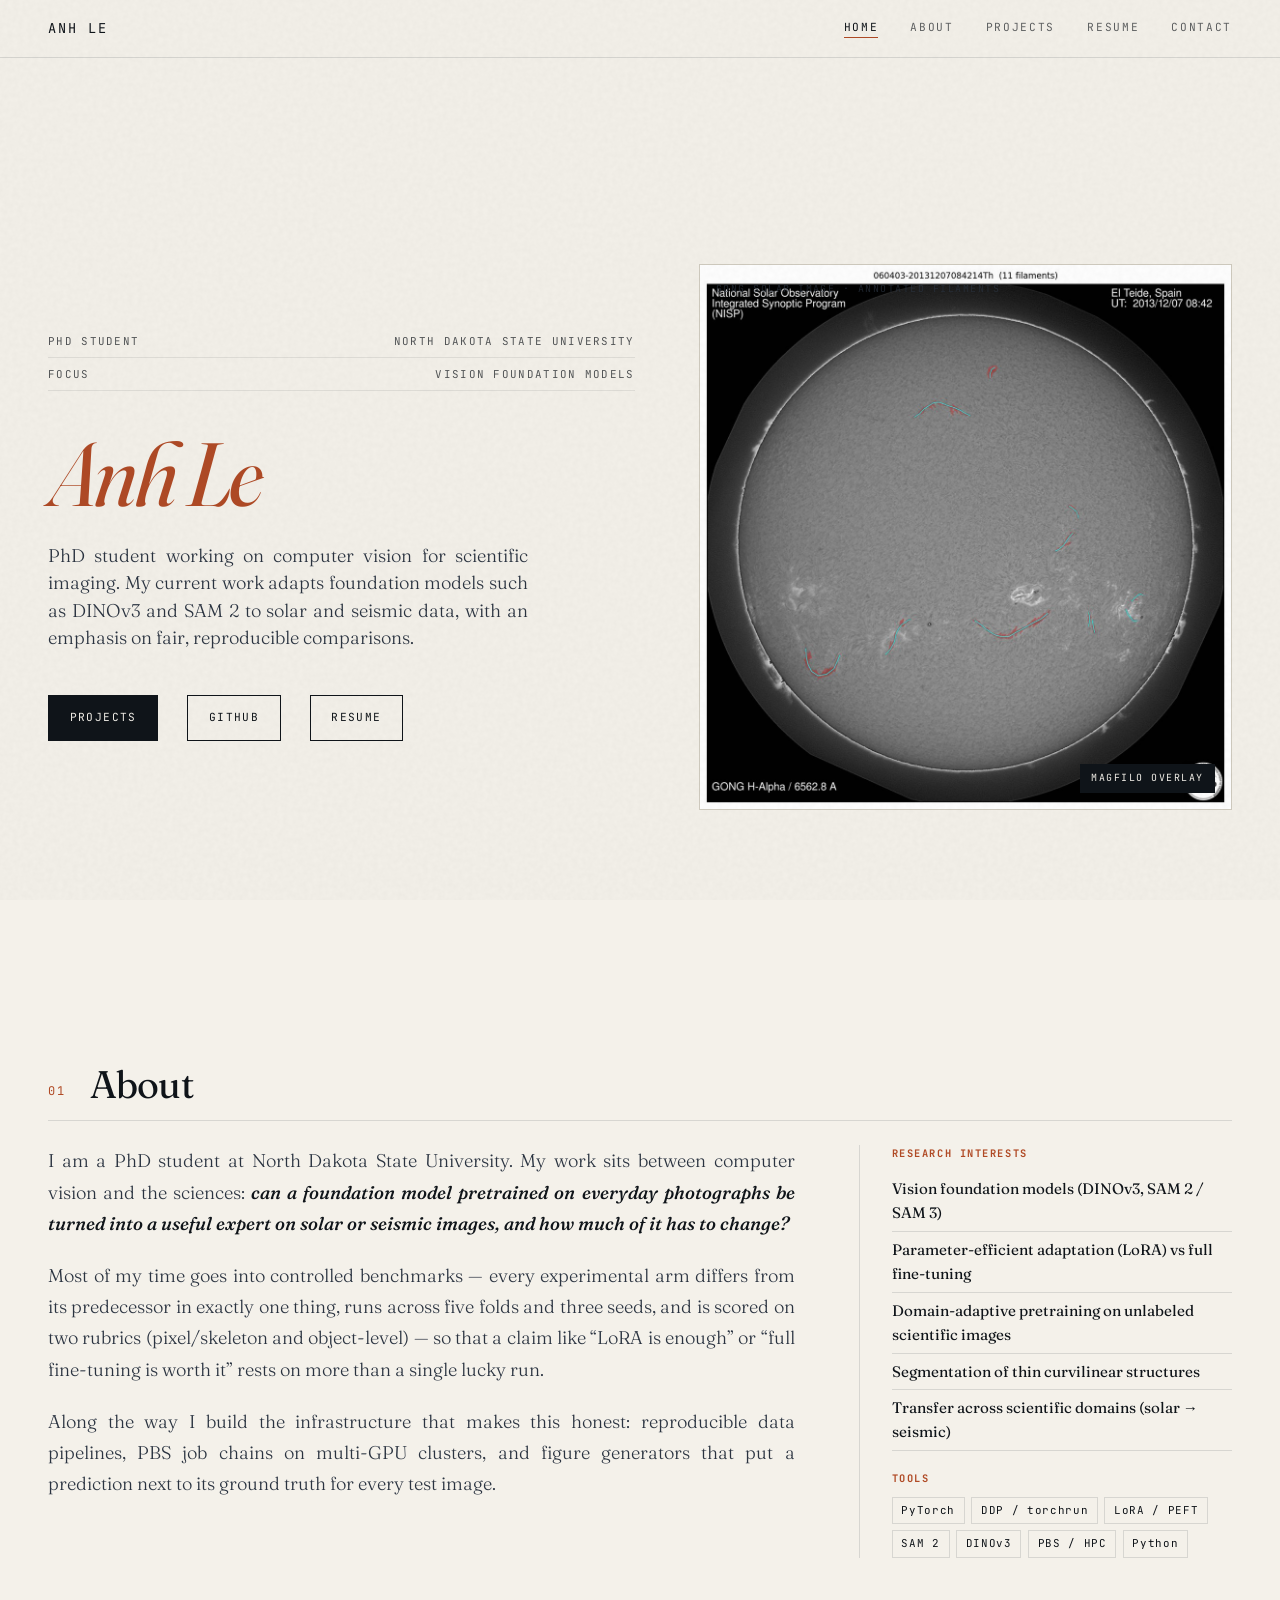
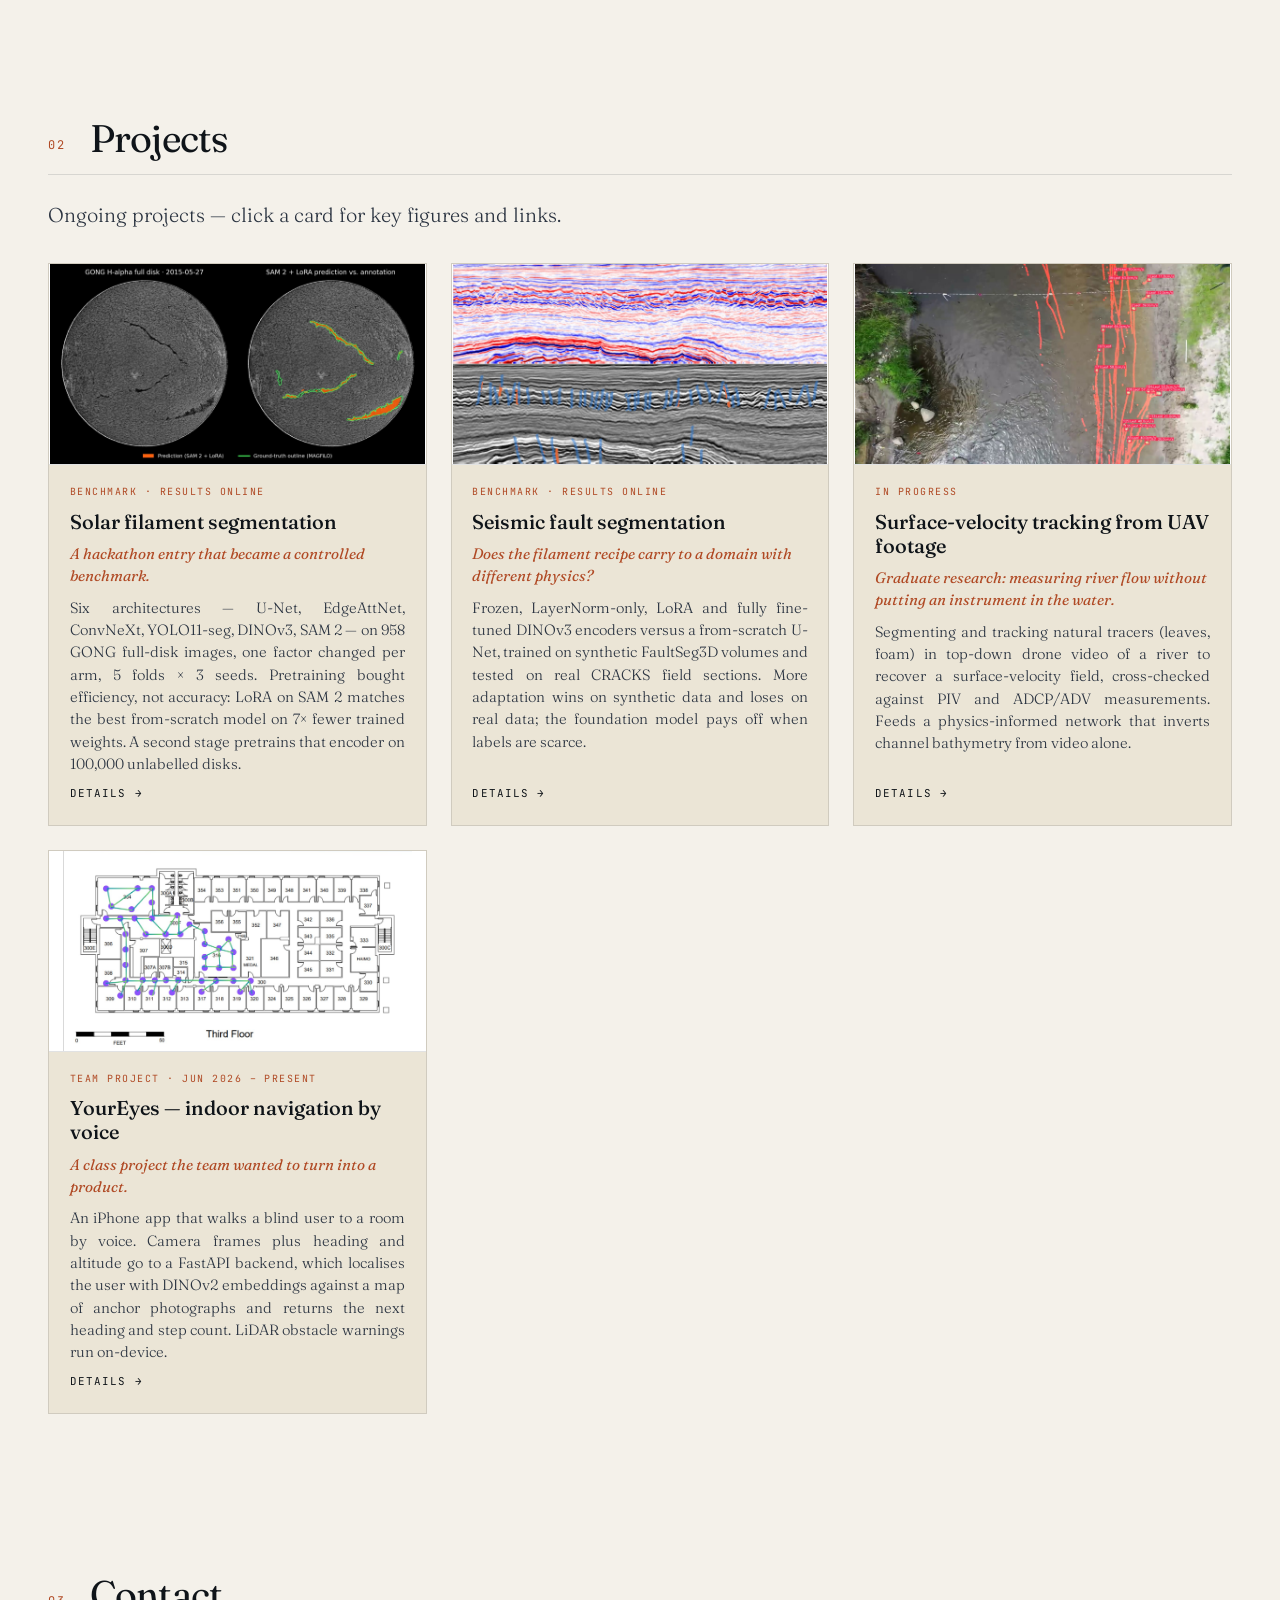
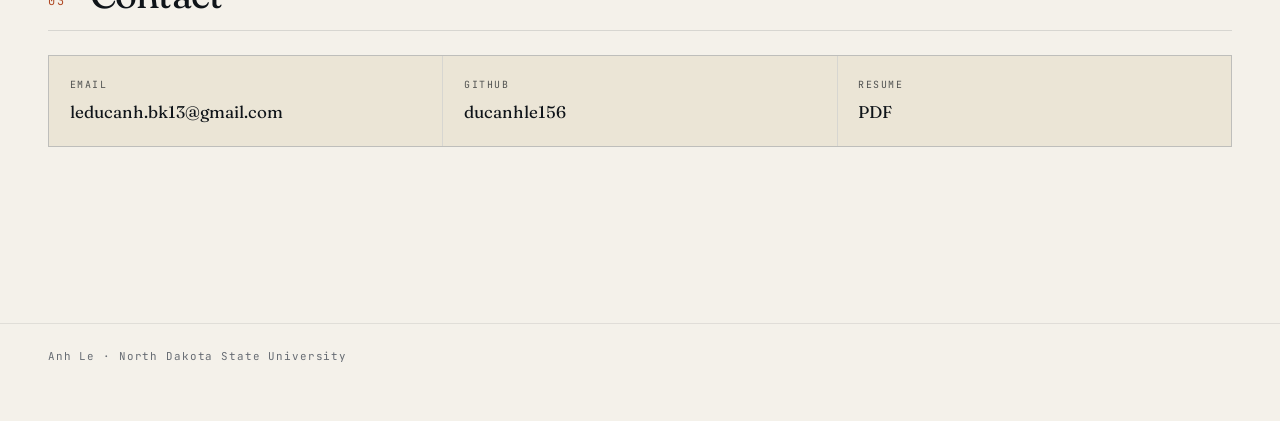
==== commit 9f2d38d4: "Home page back to full width; projects stays a centred column Different widths by design: the home p" ====
--- a/index.html
+++ b/index.html
@@ -5,7 +5,7 @@
 <meta name="viewport" content="width=device-width, initial-scale=1">
 <title>Anh Le</title>
 <meta name="description" content="Anh Le — PhD student at North Dakota State University working on vision foundation models for scientific imaging.">
-<link rel="stylesheet" href="style.css?v=5">
+<link rel="stylesheet" href="style.css?v=6">
 <link rel="icon" href="data:image/svg+xml,%3Csvg xmlns='http://www.w3.org/2000/svg' viewBox='0 0 100 100'%3E%3Crect width='100' height='100' fill='%23f4f1ea'/%3E%3Ccircle cx='50' cy='50' r='34' fill='none' stroke='%23b04a25' stroke-width='6'/%3E%3Cpath d='M30 55 Q45 35 62 50 T78 42' fill='none' stroke='%230f1419' stroke-width='5' stroke-linecap='round'/%3E%3C/svg%3E">
 </head>
 <body>
--- a/style.css
+++ b/style.css
@@ -14,8 +14,8 @@
 .topnav .links{display:flex;gap:2rem;flex-wrap:wrap}
 .topnav .links a{font-family:'JetBrains Mono',monospace;font-size:.7rem;letter-spacing:.15em;text-transform:uppercase;color:var(--ink);opacity:.65}
 .topnav .links a:hover,.topnav .links a.active{opacity:1;text-decoration:none;border-bottom:1px solid var(--rust)}
-main{max-width:58rem;margin:0 auto;padding:4rem 3rem}
-footer{max-width:58rem;margin:4rem auto 2rem;padding:1.5rem 3rem;border-top:1px solid var(--line);font-family:'JetBrains Mono',monospace;font-size:.68rem;letter-spacing:.08em;color:var(--ink-soft);opacity:.7}
+main{max-width:1400px;margin:0 auto;padding:4rem 3rem}
+footer{max-width:1400px;margin:4rem auto 2rem;padding:1.5rem 3rem;border-top:1px solid var(--line);font-family:'JetBrains Mono',monospace;font-size:.68rem;letter-spacing:.08em;color:var(--ink-soft);opacity:.7}
 footer .social a{margin-right:1.5rem;color:var(--ink)}
 /* type */
 h1{font-size:clamp(2.4rem,5vw,4.5rem);font-weight:300;line-height:1;letter-spacing:-.03em;margin-bottom:1.5rem;font-variation-settings:"opsz" 144}
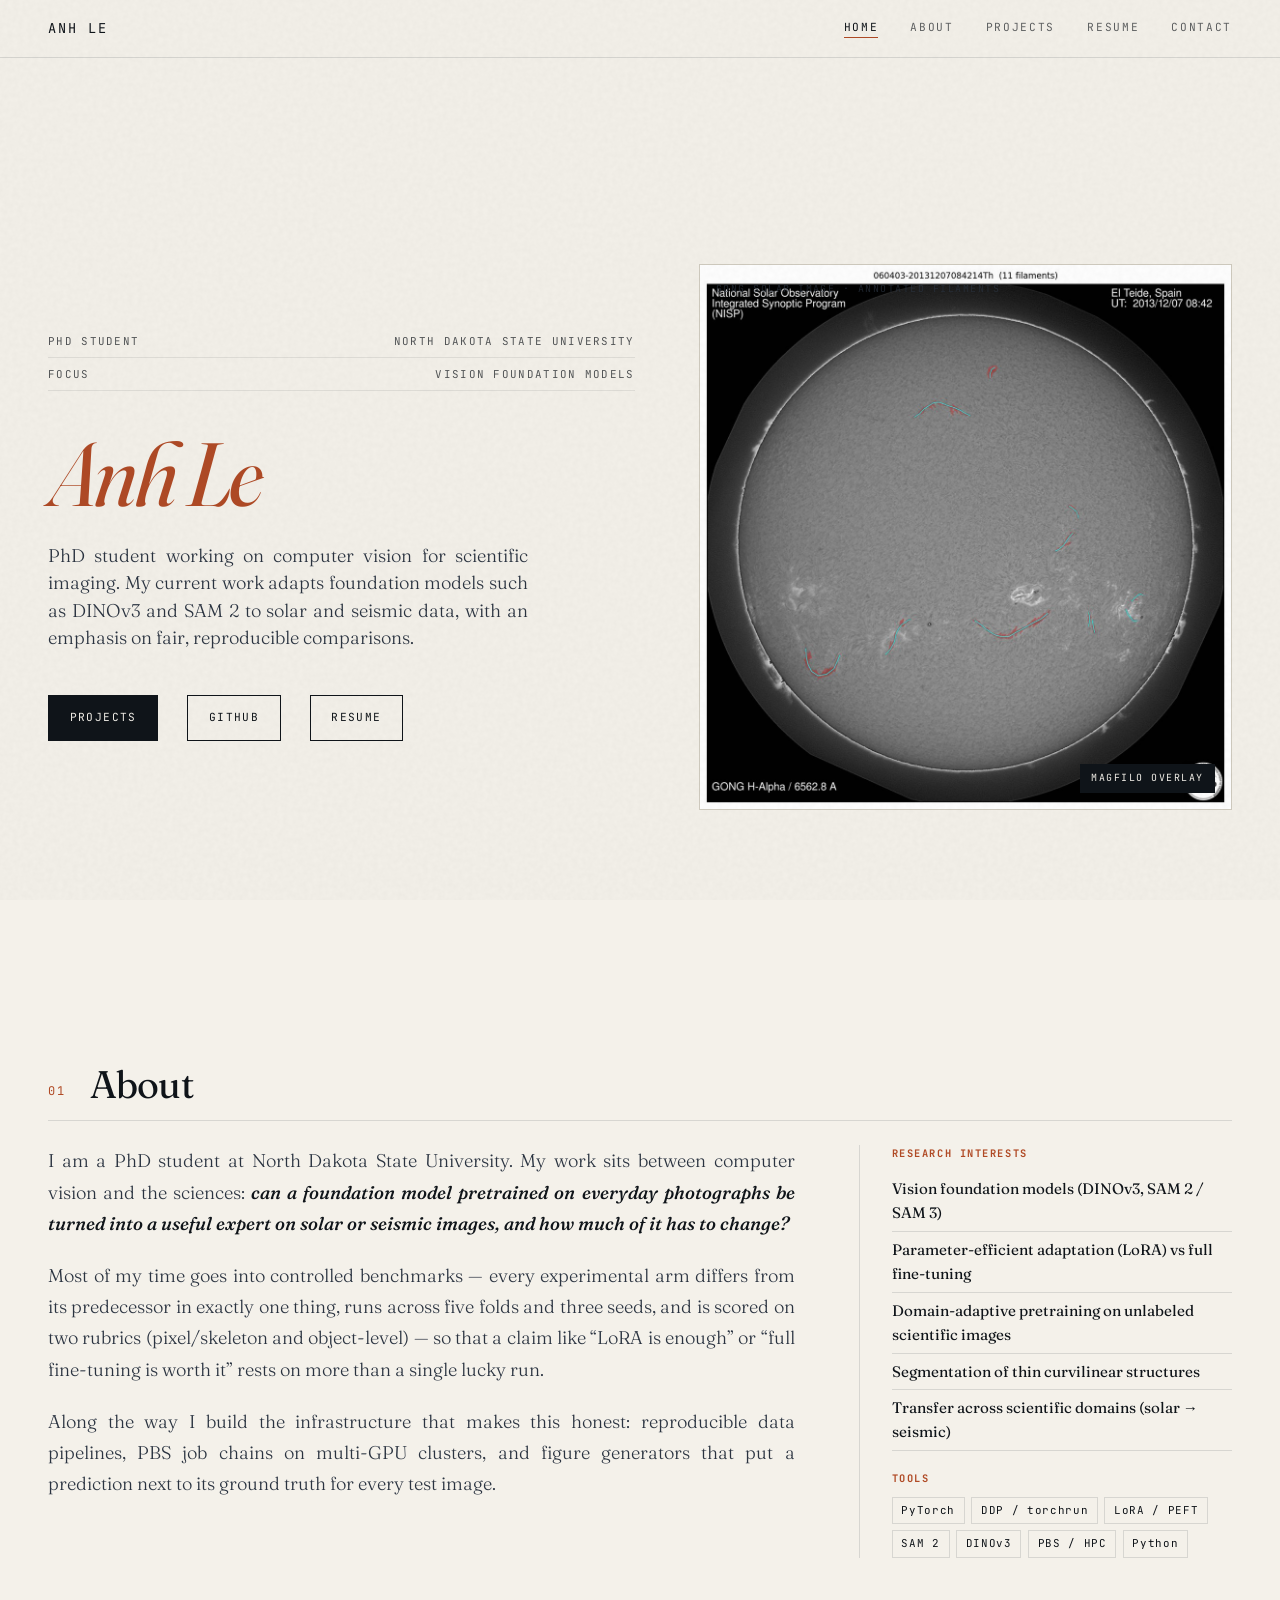
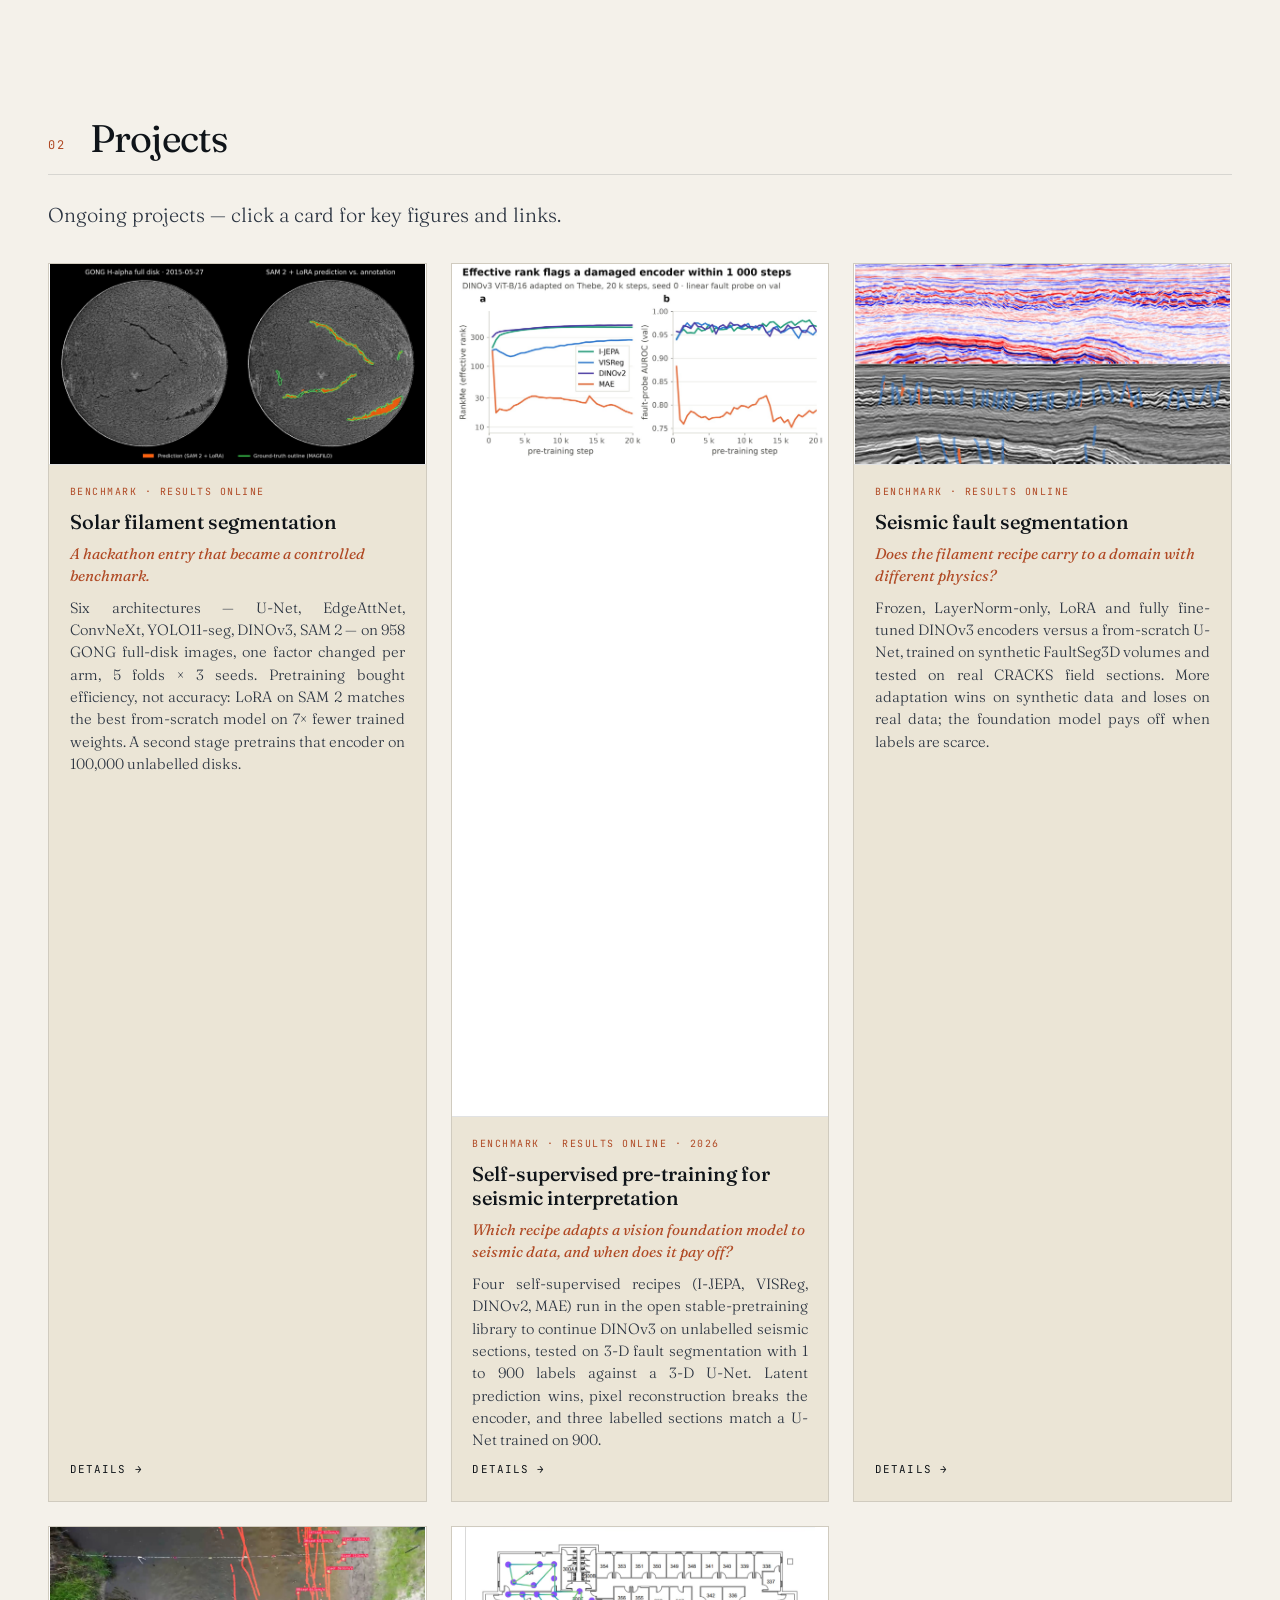
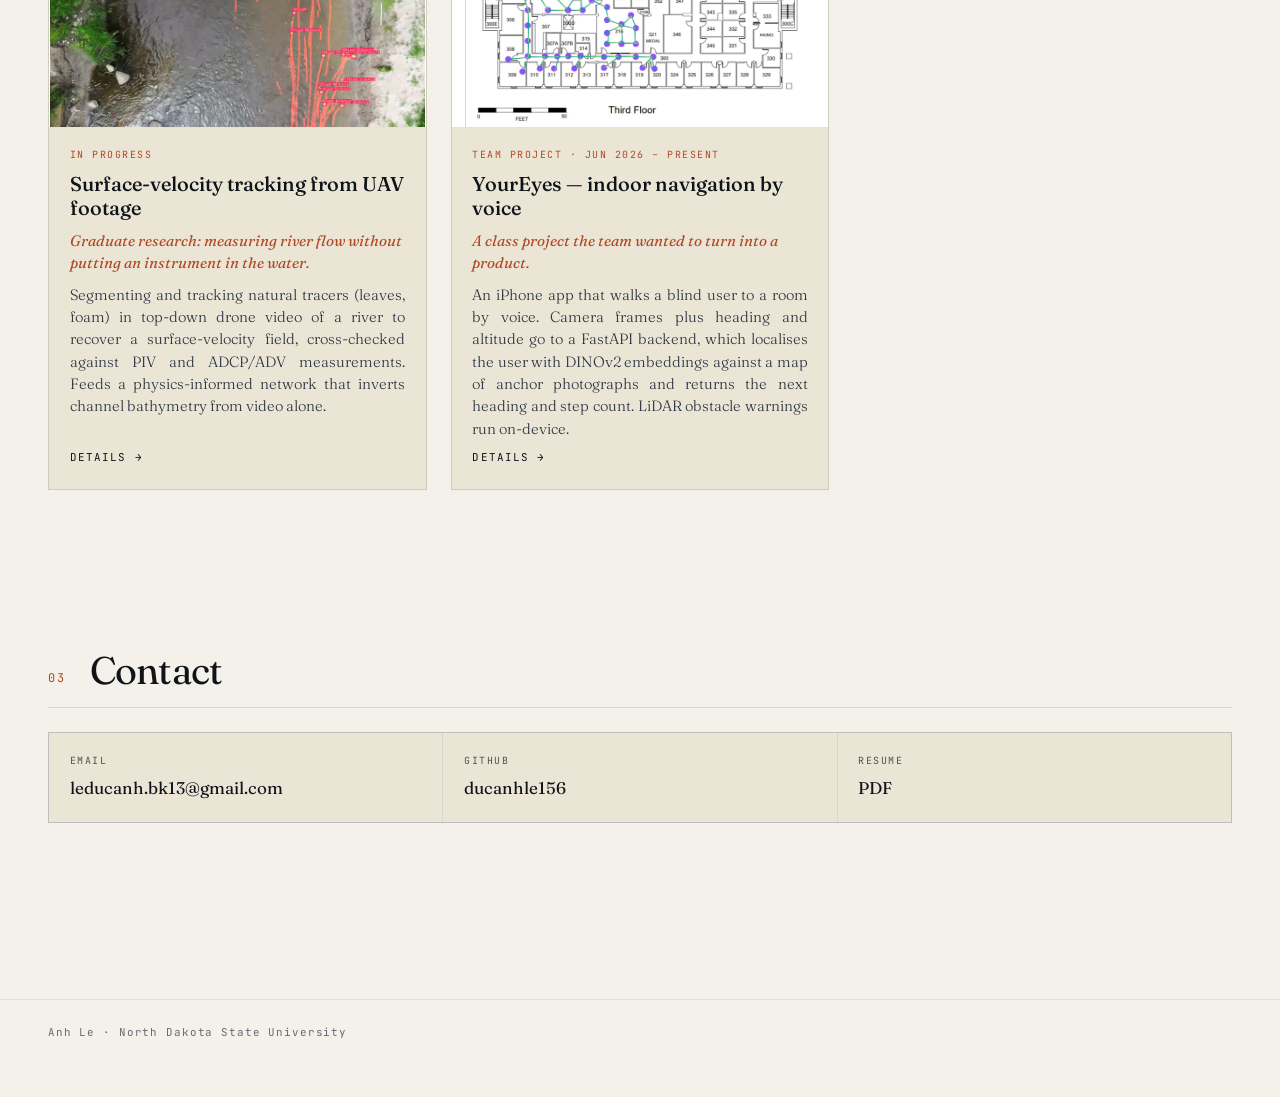
==== commit 6913c349: "Add seismic pre-training gallery (self-supervised pre-training for seismic interpretation) New proje" ====
--- a/index.html
+++ b/index.html
@@ -79,6 +79,16 @@
         <div class="links"><span>Details &rarr;</span></div>
       </div>
     </a>
+    <a class="rcard" href="projects.html#seismic-pretraining">
+      <img class="tall" src="assets/proj_seismic_pretraining.jpg" alt="Effective rank and fault-probe AUROC of four self-supervised recipes during seismic pre-training of DINOv3" width="1600" height="853">
+      <div class="cb">
+        <span class="status">Benchmark &middot; results online &middot; 2026</span>
+        <h3>Self-supervised pre-training for seismic interpretation</h3>
+        <p class="why">Which recipe adapts a vision foundation model to seismic data, and when does it pay off?</p>
+        <p>Four self-supervised recipes (I-JEPA, VISReg, DINOv2, MAE) run in the open stable-pretraining library to continue DINOv3 on unlabelled seismic sections, tested on 3-D fault segmentation with 1 to 900 labels against a 3-D U-Net. Latent prediction wins, pixel reconstruction breaks the encoder, and three labelled sections match a U-Net trained on 900.</p>
+        <div class="links"><span>Details &rarr;</span></div>
+      </div>
+    </a>
     <a class="rcard" href="projects.html#fault">
       <img class="tall" src="assets/proj_fault.jpg?v=7" alt="Real CRACKS F3 seismic section with expert (blue) and practitioner-consensus (orange) fault labels">
       <div class="cb">
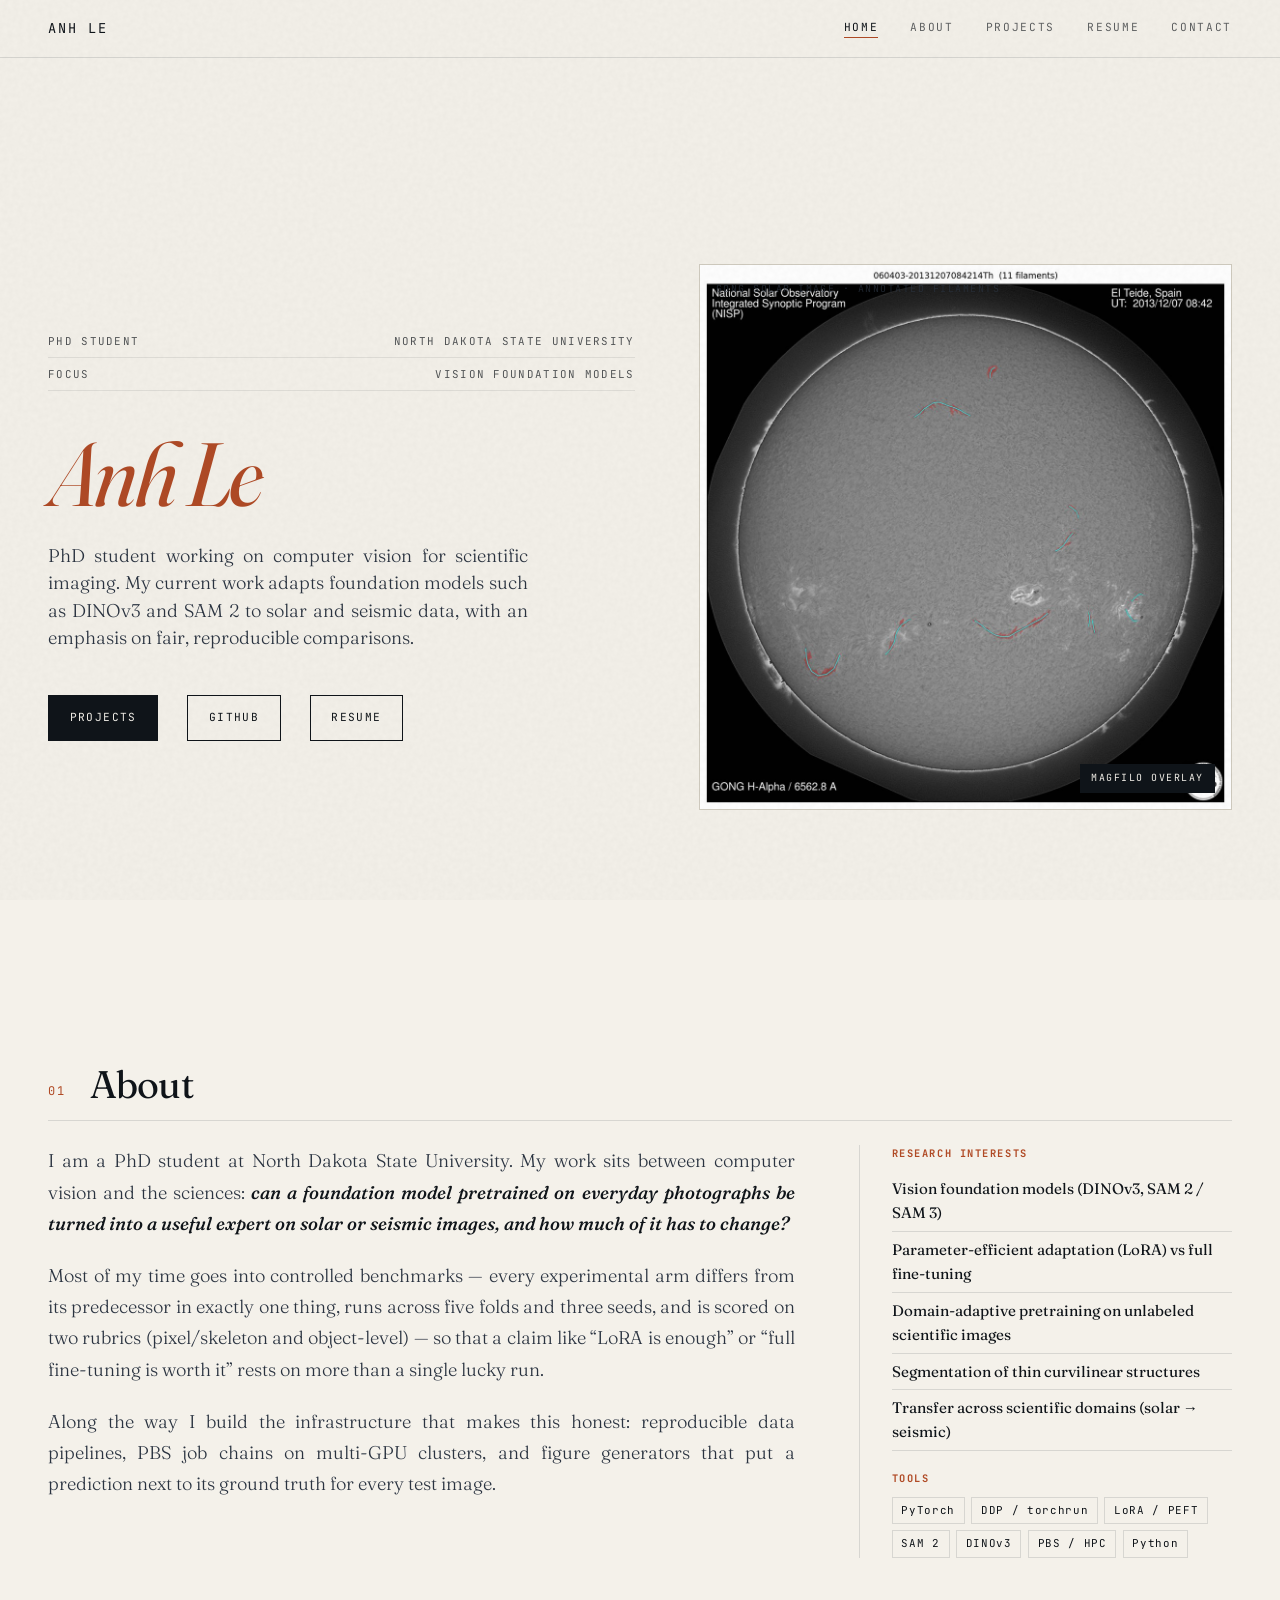
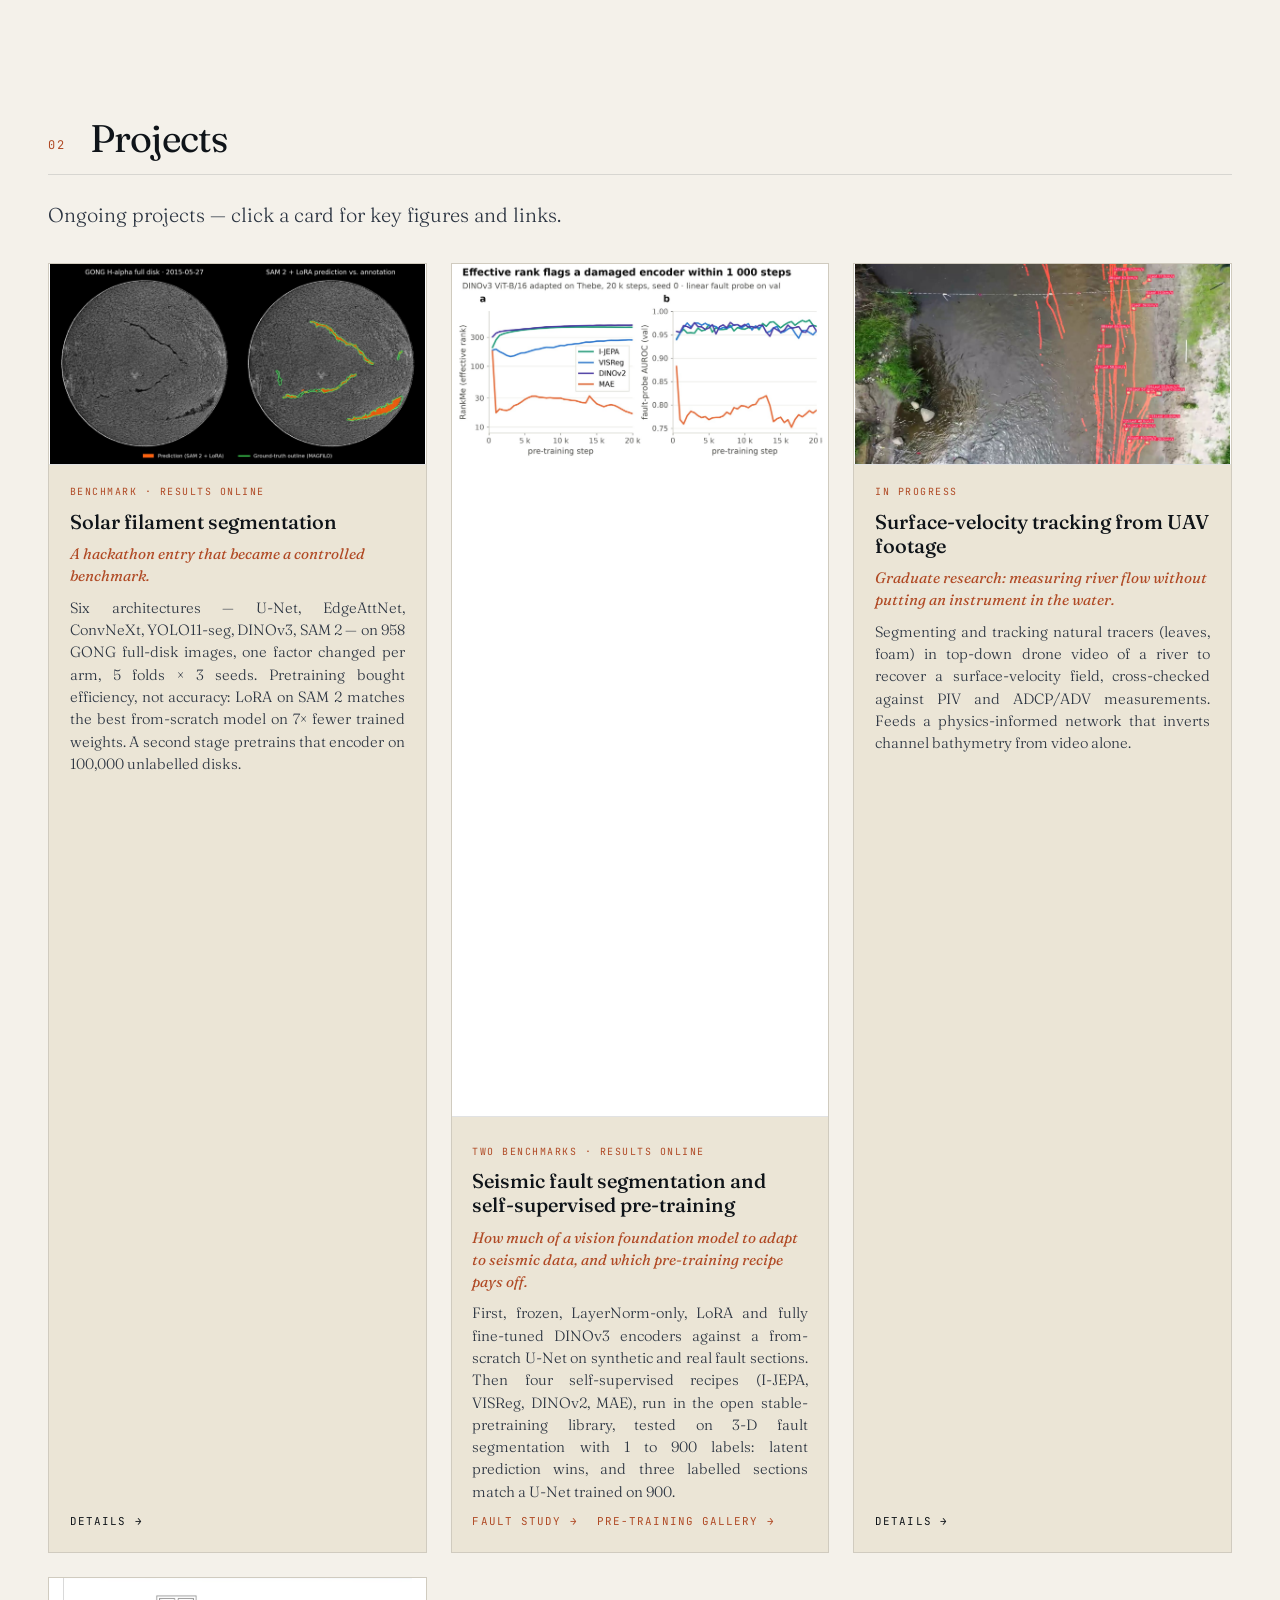
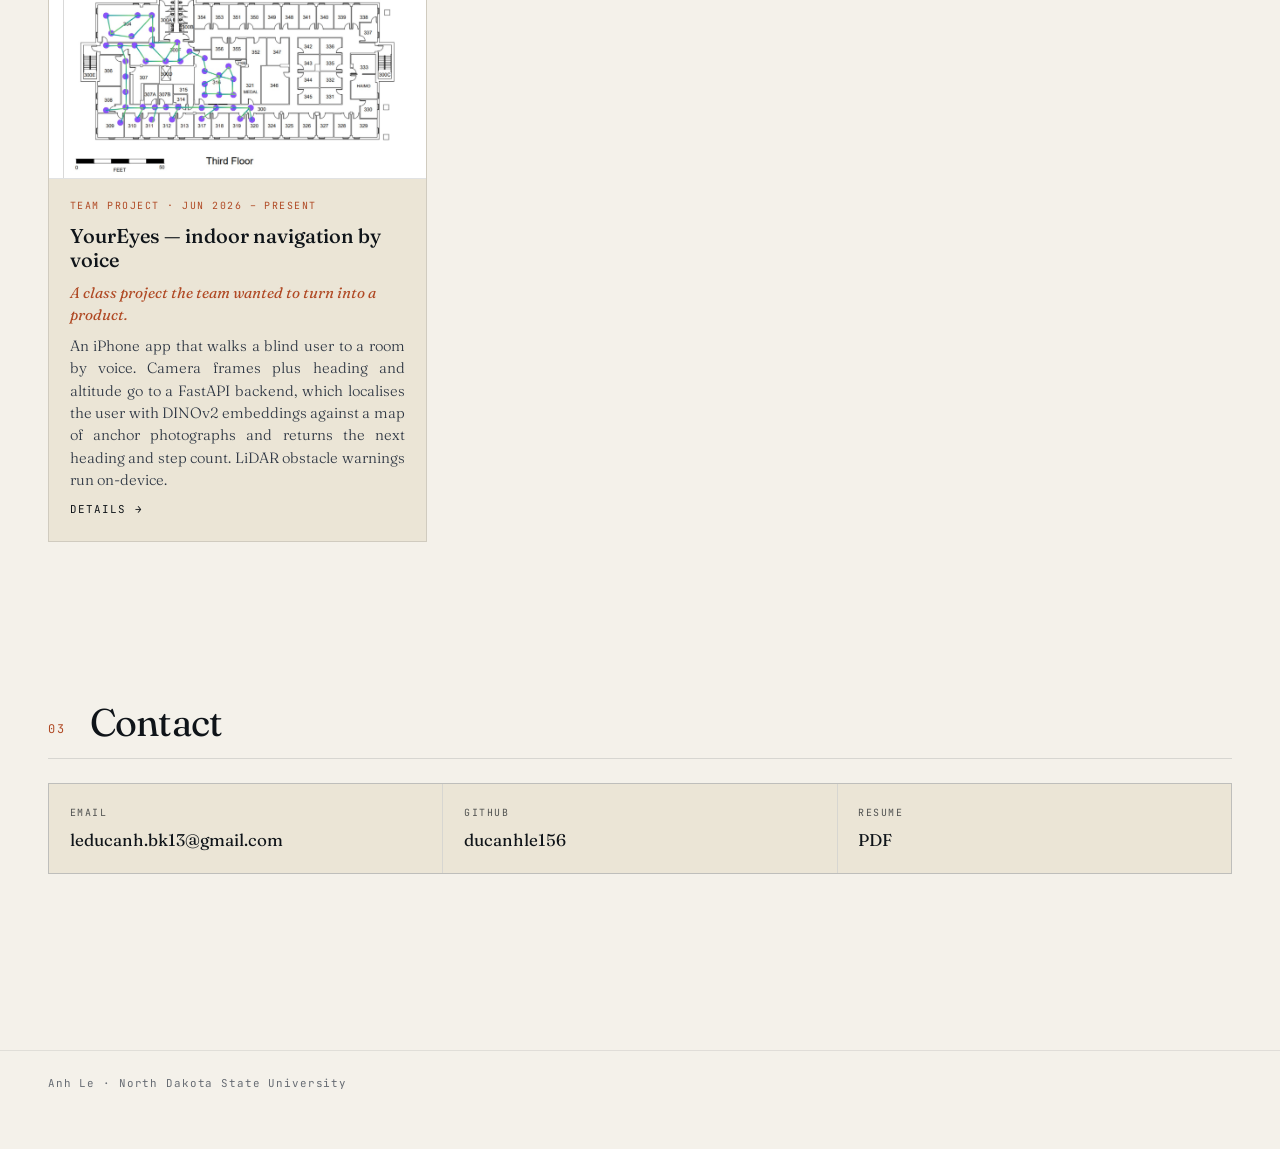
==== commit 2a4f1af8: "Home: fold the pre-training project into the seismic card (four cards again) Co-Authored-By: Claude " ====
--- a/index.html
+++ b/index.html
@@ -79,26 +79,16 @@
         <div class="links"><span>Details &rarr;</span></div>
       </div>
     </a>
-    <a class="rcard" href="projects.html#seismic-pretraining">
-      <img class="tall" src="assets/proj_seismic_pretraining.jpg" alt="Effective rank and fault-probe AUROC of four self-supervised recipes during seismic pre-training of DINOv3" width="1600" height="853">
+    <div class="rcard">
+      <a href="projects.html#seismic-pretraining"><img class="tall" src="assets/proj_seismic_pretraining.jpg" alt="Effective rank and fault-probe AUROC of four self-supervised recipes during seismic pre-training of DINOv3" width="1600" height="853"></a>
       <div class="cb">
-        <span class="status">Benchmark &middot; results online &middot; 2026</span>
-        <h3>Self-supervised pre-training for seismic interpretation</h3>
-        <p class="why">Which recipe adapts a vision foundation model to seismic data, and when does it pay off?</p>
-        <p>Four self-supervised recipes (I-JEPA, VISReg, DINOv2, MAE) run in the open stable-pretraining library to continue DINOv3 on unlabelled seismic sections, tested on 3-D fault segmentation with 1 to 900 labels against a 3-D U-Net. Latent prediction wins, pixel reconstruction breaks the encoder, and three labelled sections match a U-Net trained on 900.</p>
-        <div class="links"><span>Details &rarr;</span></div>
+        <span class="status">Two benchmarks &middot; results online</span>
+        <h3>Seismic fault segmentation and self-supervised pre-training</h3>
+        <p class="why">How much of a vision foundation model to adapt to seismic data, and which pre-training recipe pays off.</p>
+        <p>First, frozen, LayerNorm-only, LoRA and fully fine-tuned DINOv3 encoders against a from-scratch U-Net on synthetic and real fault sections. Then four self-supervised recipes (I-JEPA, VISReg, DINOv2, MAE), run in the open stable-pretraining library, tested on 3-D fault segmentation with 1 to 900 labels: latent prediction wins, and three labelled sections match a U-Net trained on 900.</p>
+        <div class="links"><a href="projects.html#fault">Fault study &rarr;</a><a href="seismic-pretraining/">Pre-training gallery &rarr;</a></div>
       </div>
-    </a>
-    <a class="rcard" href="projects.html#fault">
-      <img class="tall" src="assets/proj_fault.jpg?v=7" alt="Real CRACKS F3 seismic section with expert (blue) and practitioner-consensus (orange) fault labels">
-      <div class="cb">
-        <span class="status">Benchmark · results online</span>
-        <h3>Seismic fault segmentation</h3>
-        <p class="why">Does the filament recipe carry to a domain with different physics?</p>
-        <p>Frozen, LayerNorm-only, LoRA and fully fine-tuned DINOv3 encoders versus a from-scratch U-Net, trained on synthetic FaultSeg3D volumes and tested on real CRACKS field sections. More adaptation wins on synthetic data and loses on real data; the foundation model pays off when labels are scarce.</p>
-        <div class="links"><span>Details →</span></div>
-      </div>
-    </a>
+    </div>
     <a class="rcard" href="projects.html#uav-tracking">
       <img class="tall" src="assets/proj_uav.jpg" alt="Drone frame of a river with tracked leaf trajectories and per-tracer surface velocities">
       <div class="cb">
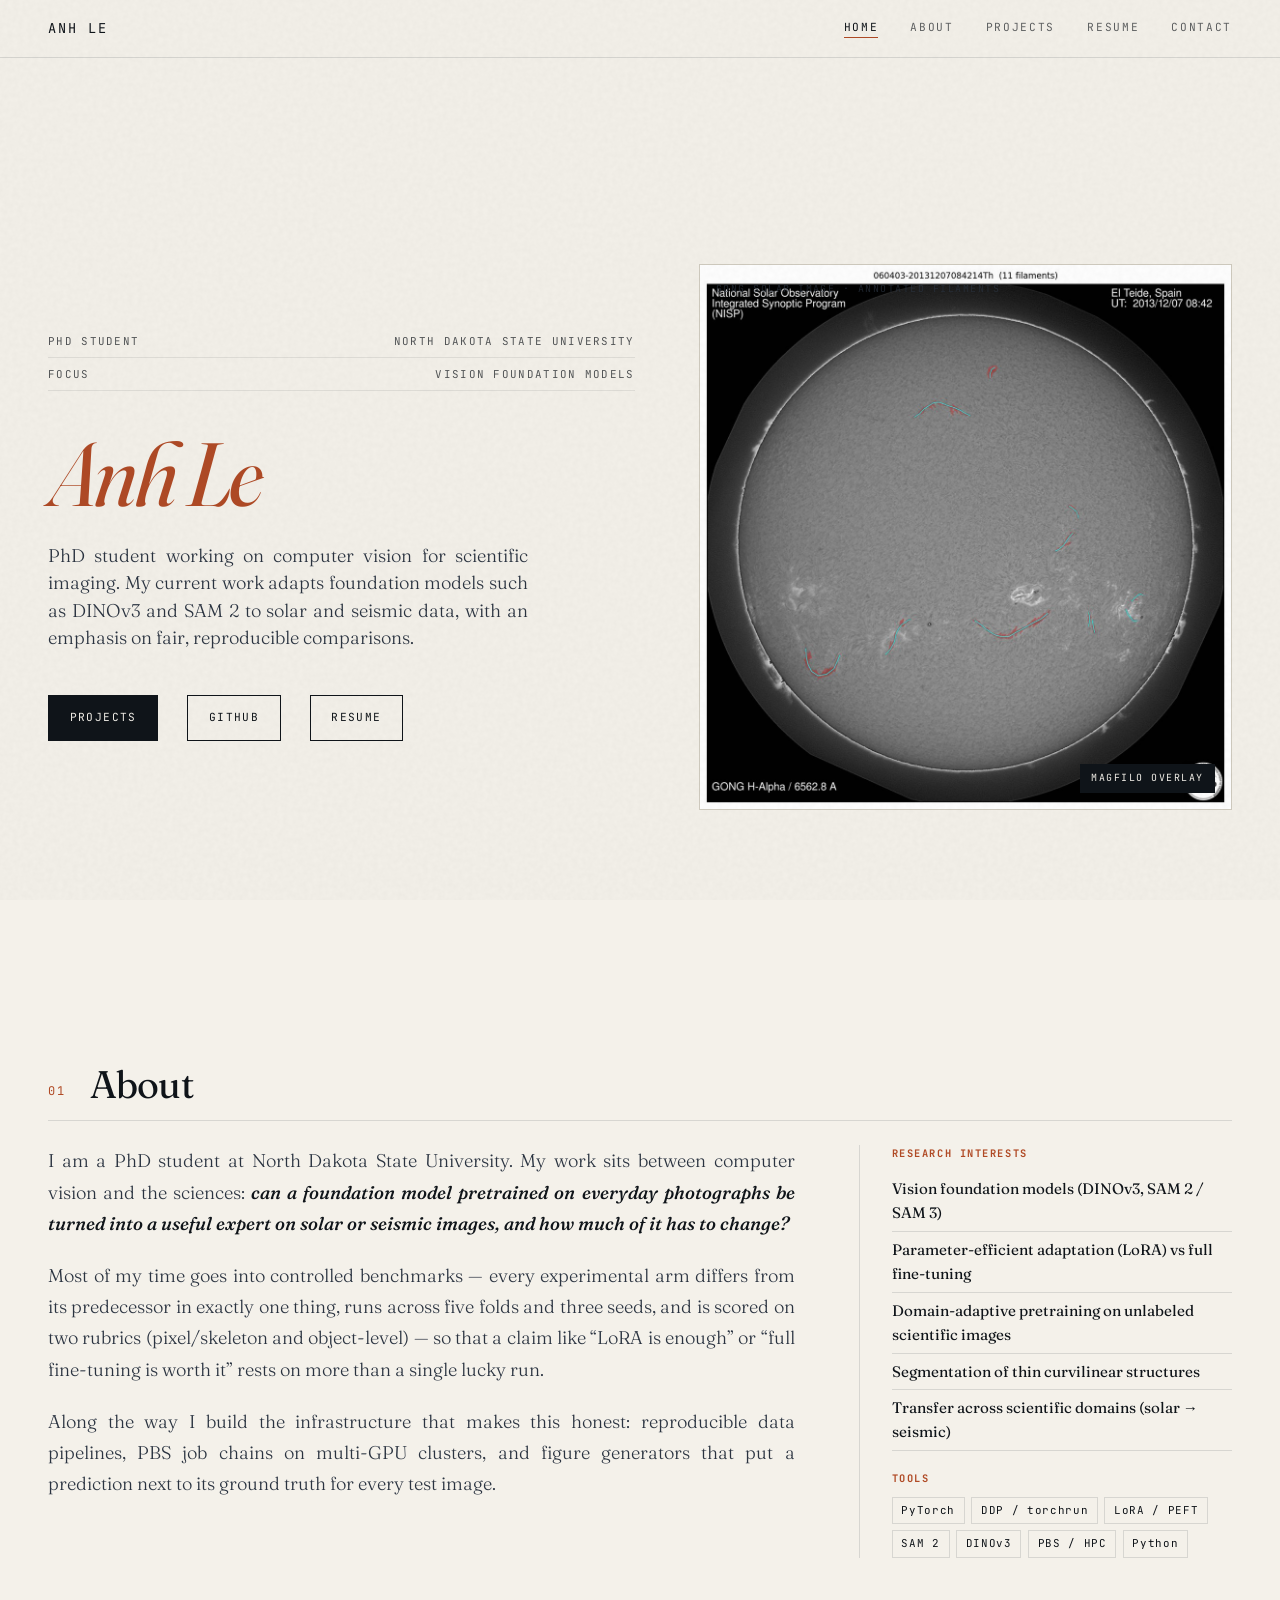
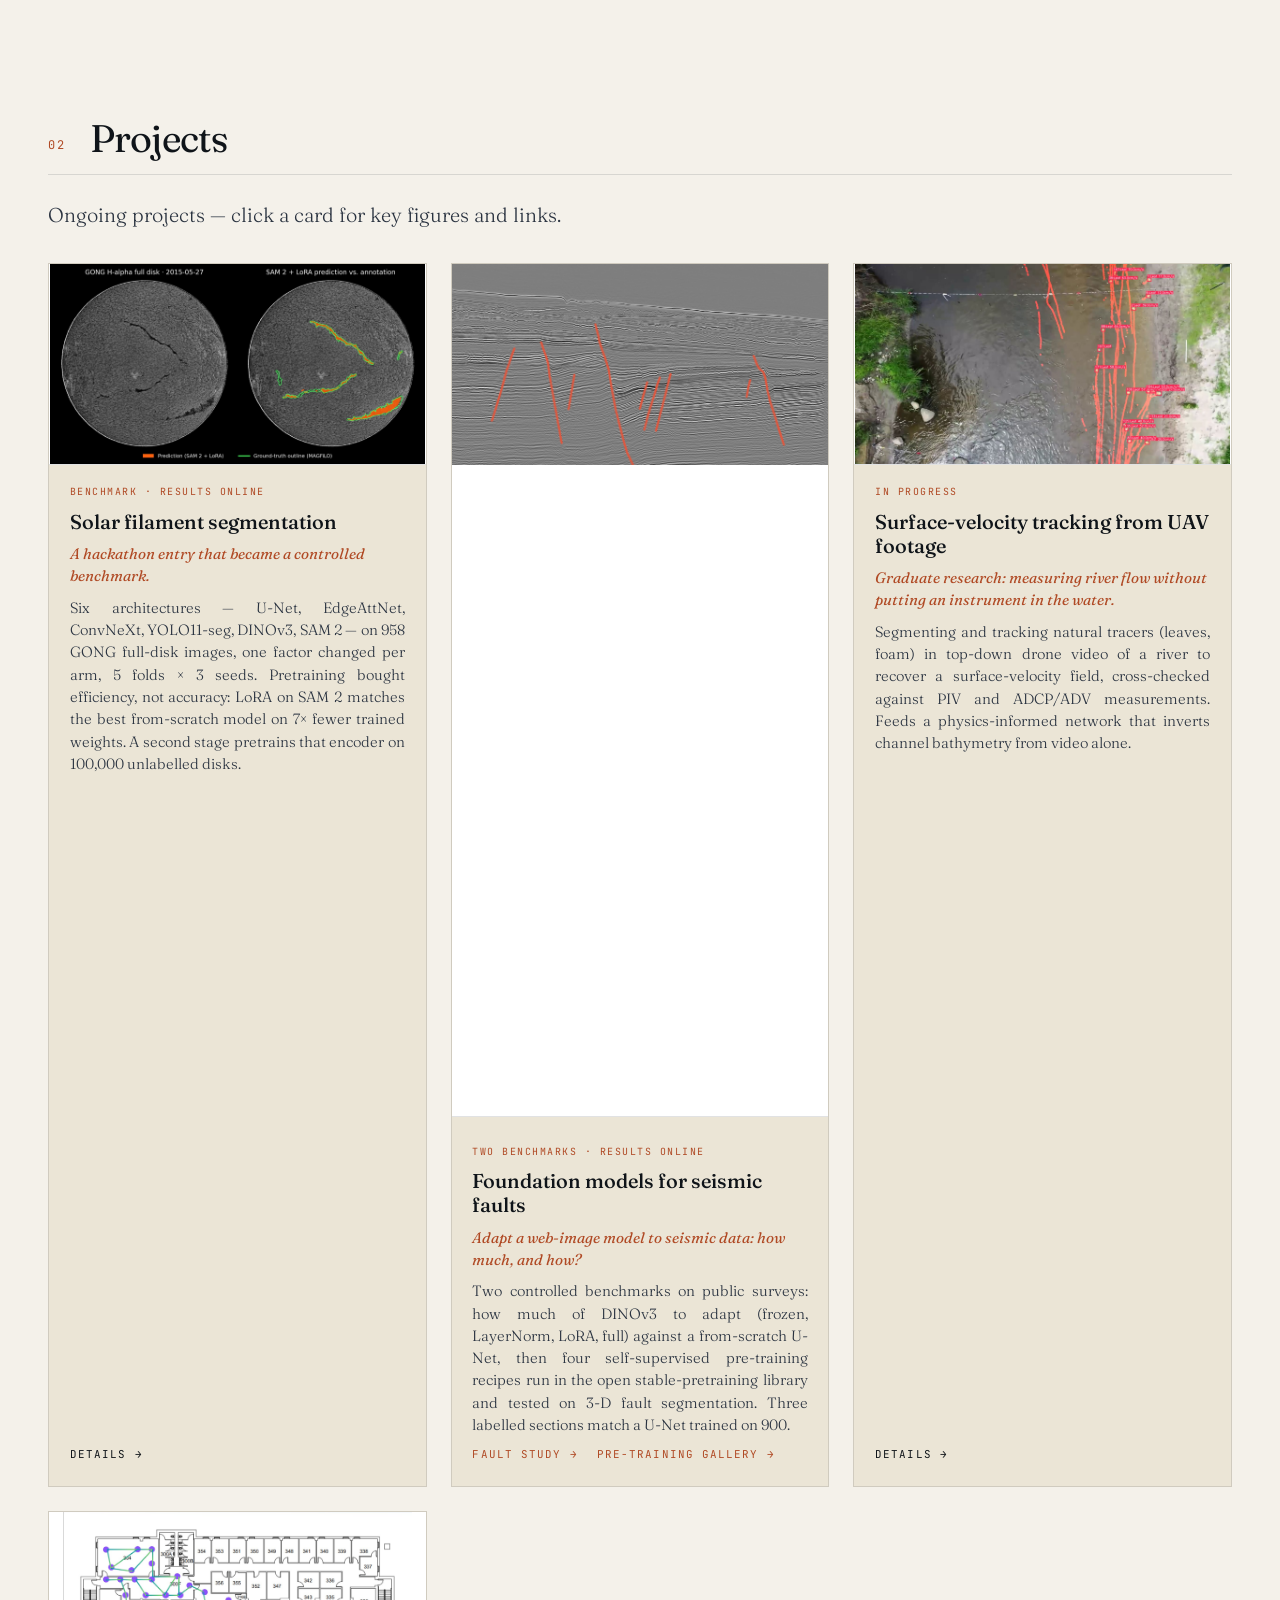
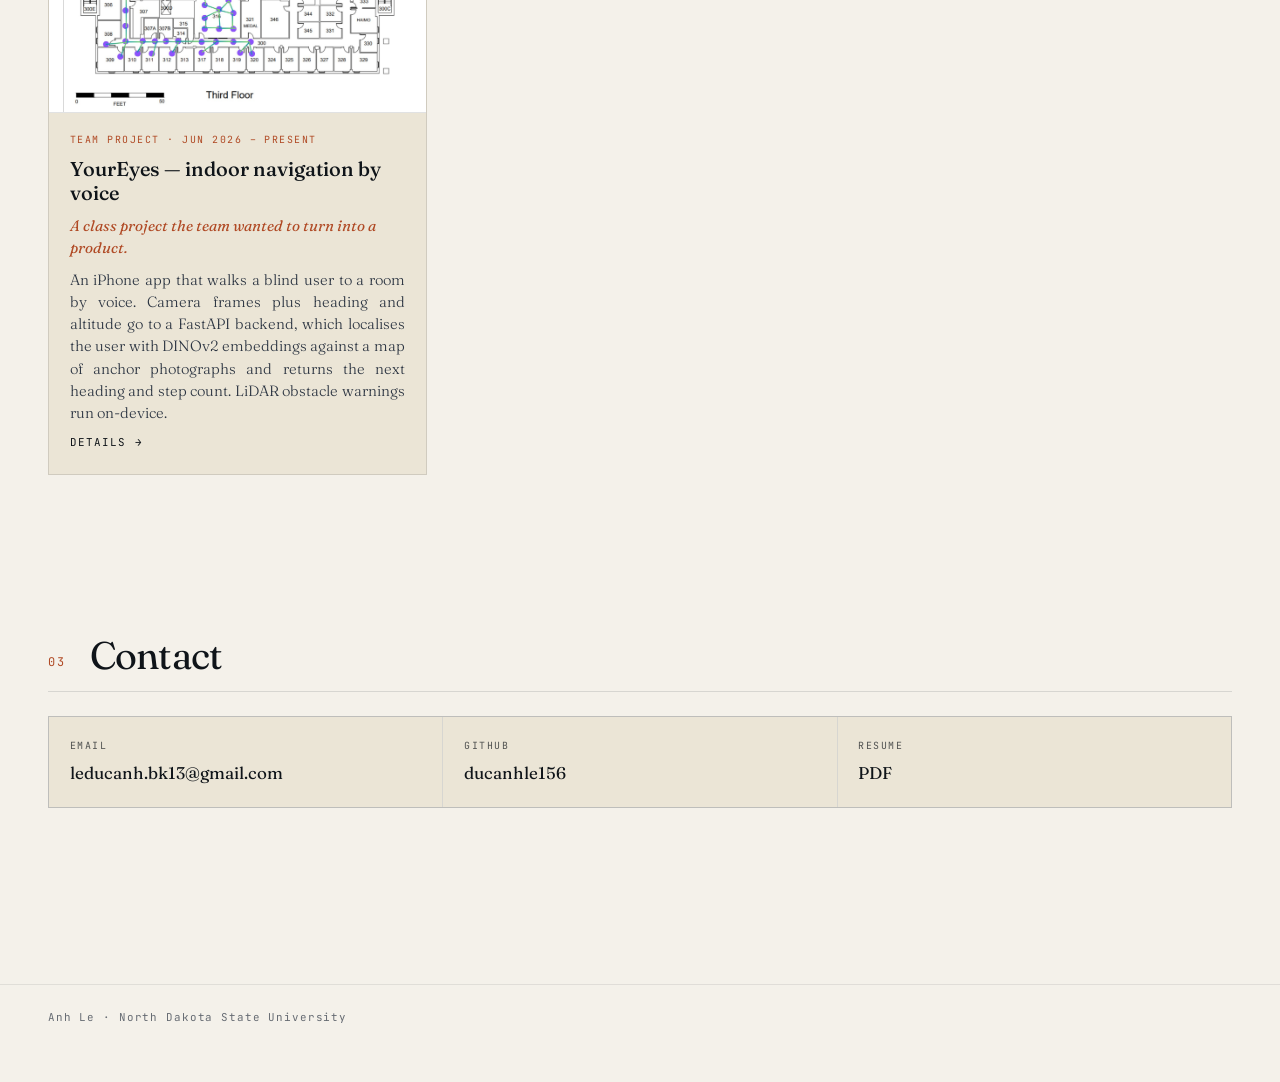
==== commit 800eae48: "Home: seismic card with a fault-section picture and text sized like the other cards Co-Authored-By: " ====
--- a/index.html
+++ b/index.html
@@ -80,12 +80,12 @@
       </div>
     </a>
     <div class="rcard">
-      <a href="projects.html#seismic-pretraining"><img class="tall" src="assets/proj_seismic_pretraining.jpg" alt="Effective rank and fault-probe AUROC of four self-supervised recipes during seismic pre-training of DINOv3" width="1600" height="853"></a>
+      <a href="projects.html#seismic-pretraining"><img class="tall" src="assets/proj_seismic.jpg" alt="Thebe seismic section with expert fault labels drawn in red" width="1600" height="853"></a>
       <div class="cb">
         <span class="status">Two benchmarks &middot; results online</span>
-        <h3>Seismic fault segmentation and self-supervised pre-training</h3>
-        <p class="why">How much of a vision foundation model to adapt to seismic data, and which pre-training recipe pays off.</p>
-        <p>First, frozen, LayerNorm-only, LoRA and fully fine-tuned DINOv3 encoders against a from-scratch U-Net on synthetic and real fault sections. Then four self-supervised recipes (I-JEPA, VISReg, DINOv2, MAE), run in the open stable-pretraining library, tested on 3-D fault segmentation with 1 to 900 labels: latent prediction wins, and three labelled sections match a U-Net trained on 900.</p>
+        <h3>Foundation models for seismic faults</h3>
+        <p class="why">Adapt a web-image model to seismic data: how much, and how?</p>
+        <p>Two controlled benchmarks on public surveys: how much of DINOv3 to adapt (frozen, LayerNorm, LoRA, full) against a from-scratch U-Net, then four self-supervised pre-training recipes run in the open stable-pretraining library and tested on 3-D fault segmentation. Three labelled sections match a U-Net trained on 900.</p>
         <div class="links"><a href="projects.html#fault">Fault study &rarr;</a><a href="seismic-pretraining/">Pre-training gallery &rarr;</a></div>
       </div>
     </div>
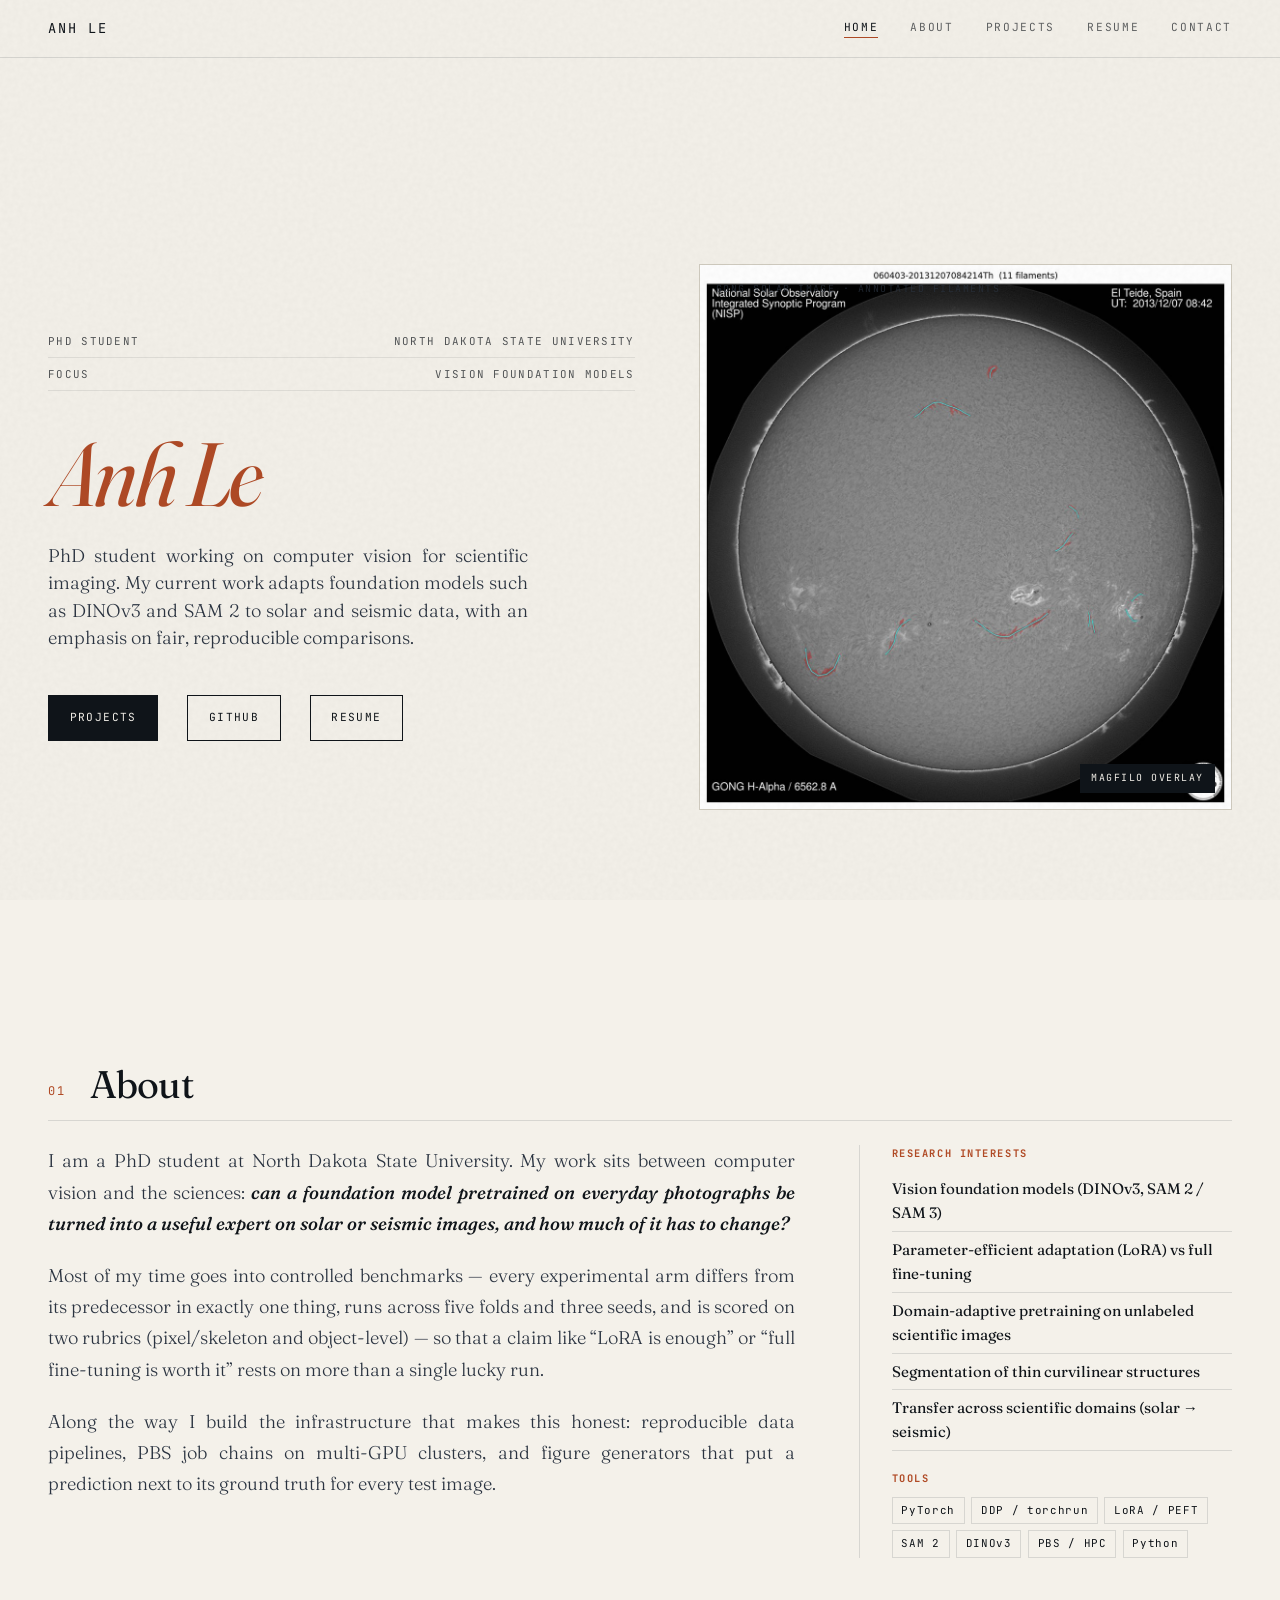
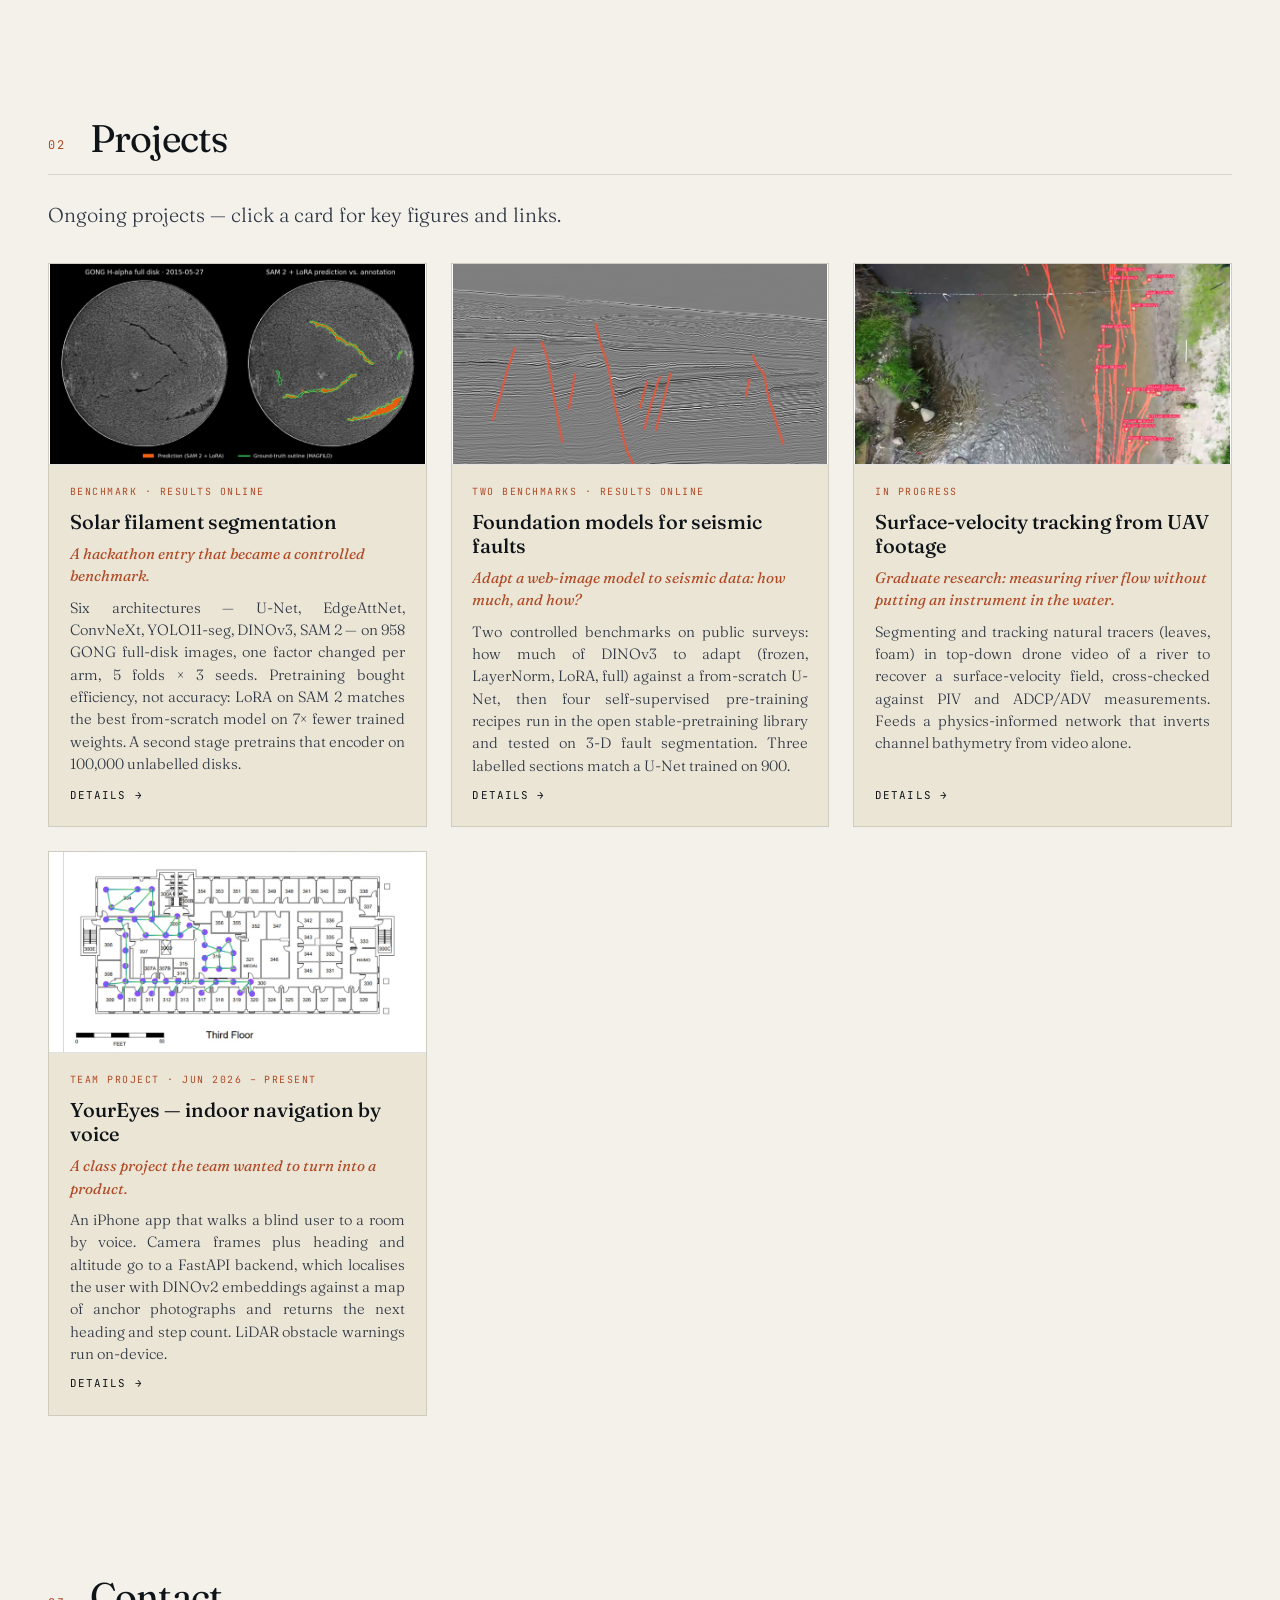
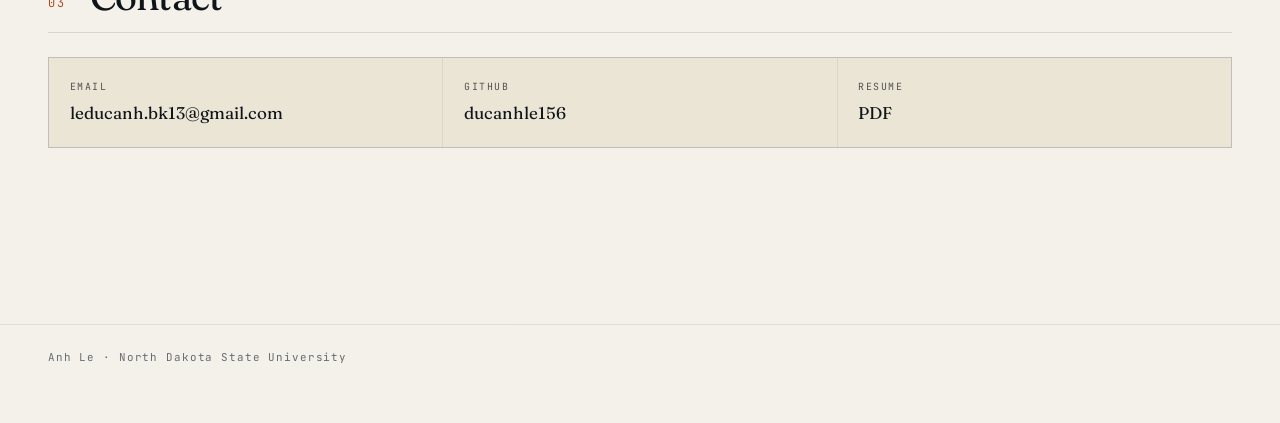
==== commit 114c8981: "Home: seismic card uses the same markup as the other cards (one link, same box) Co-Authored-By: Clau" ====
--- a/index.html
+++ b/index.html
@@ -79,16 +79,16 @@
         <div class="links"><span>Details &rarr;</span></div>
       </div>
     </a>
-    <div class="rcard">
-      <a href="projects.html#seismic-pretraining"><img class="tall" src="assets/proj_seismic.jpg" alt="Thebe seismic section with expert fault labels drawn in red" width="1600" height="853"></a>
+    <a class="rcard" href="projects.html#seismic-pretraining">
+      <img class="tall" src="assets/proj_seismic.jpg" alt="Thebe seismic section with expert fault labels drawn in red">
       <div class="cb">
         <span class="status">Two benchmarks &middot; results online</span>
         <h3>Foundation models for seismic faults</h3>
         <p class="why">Adapt a web-image model to seismic data: how much, and how?</p>
         <p>Two controlled benchmarks on public surveys: how much of DINOv3 to adapt (frozen, LayerNorm, LoRA, full) against a from-scratch U-Net, then four self-supervised pre-training recipes run in the open stable-pretraining library and tested on 3-D fault segmentation. Three labelled sections match a U-Net trained on 900.</p>
-        <div class="links"><a href="projects.html#fault">Fault study &rarr;</a><a href="seismic-pretraining/">Pre-training gallery &rarr;</a></div>
+        <div class="links"><span>Details &rarr;</span></div>
       </div>
-    </div>
+    </a>
     <a class="rcard" href="projects.html#uav-tracking">
       <img class="tall" src="assets/proj_uav.jpg" alt="Drone frame of a river with tracked leaf trajectories and per-tracer surface velocities">
       <div class="cb">
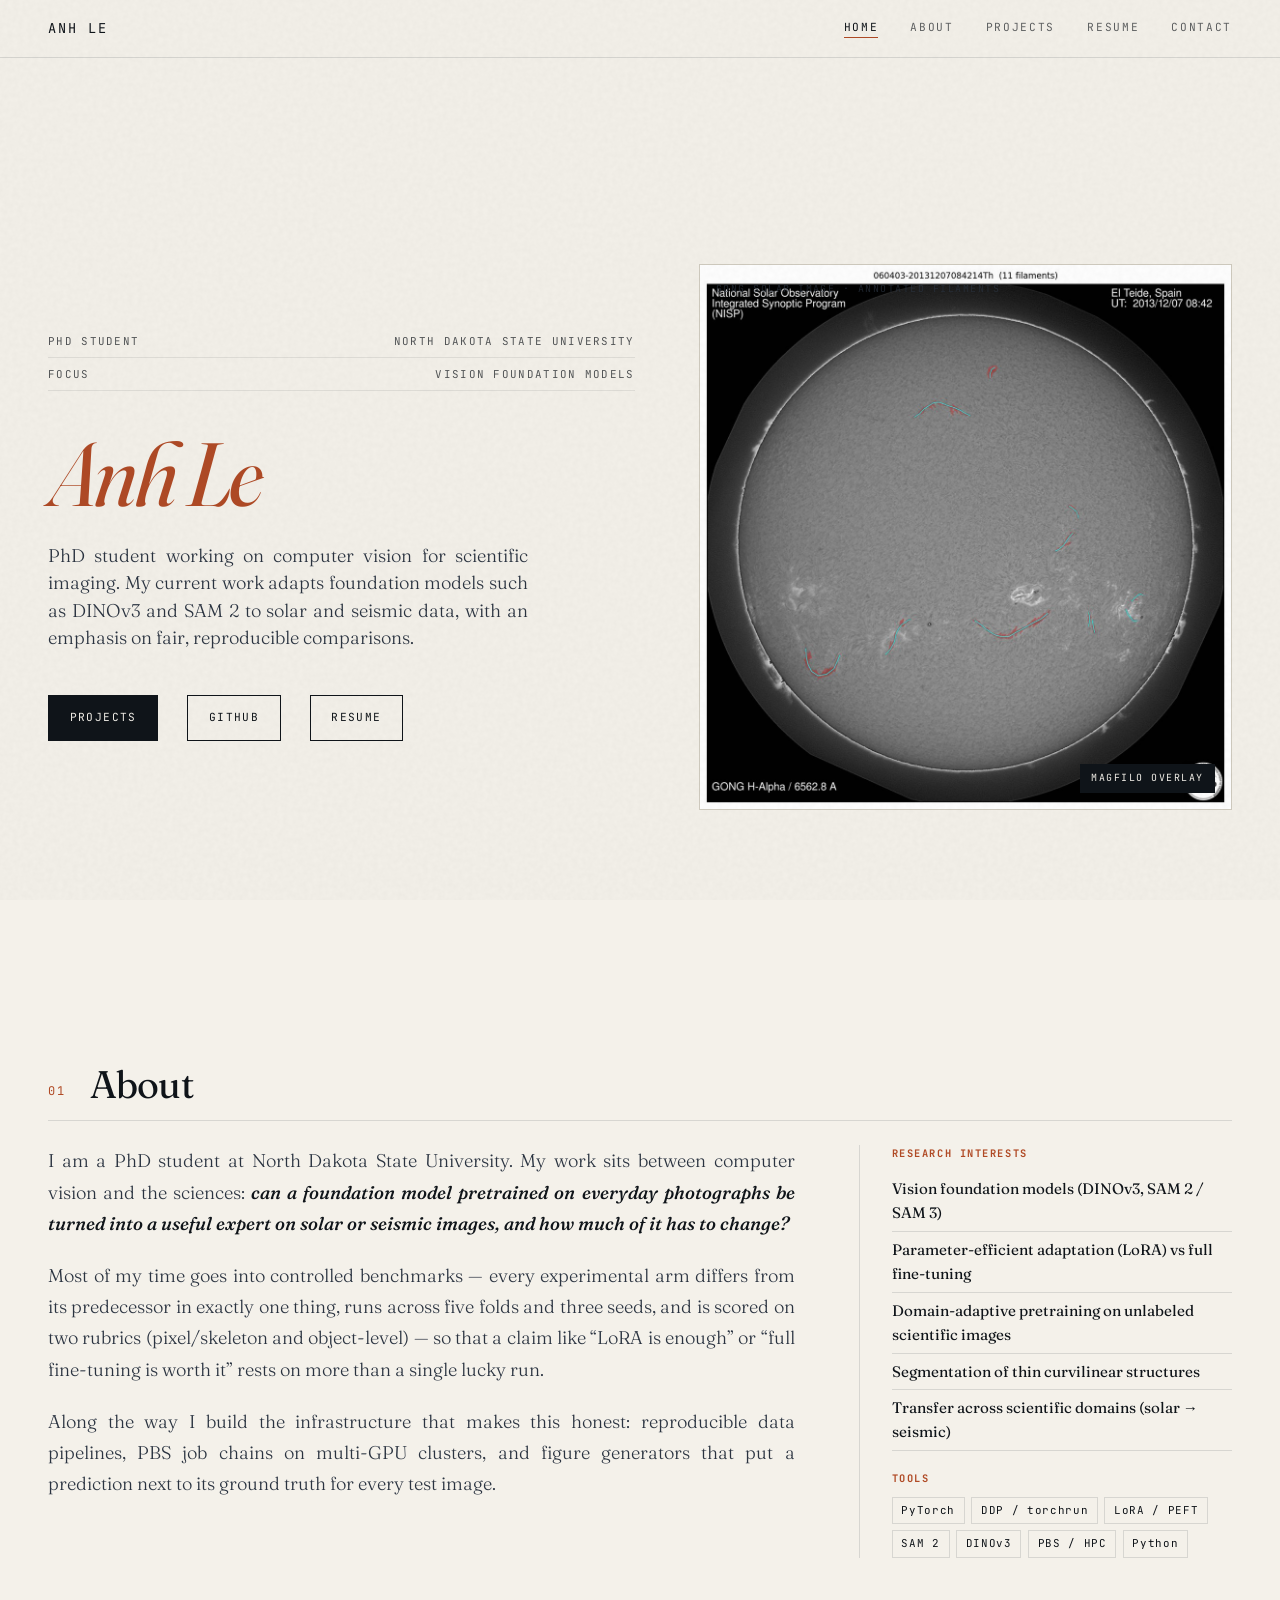
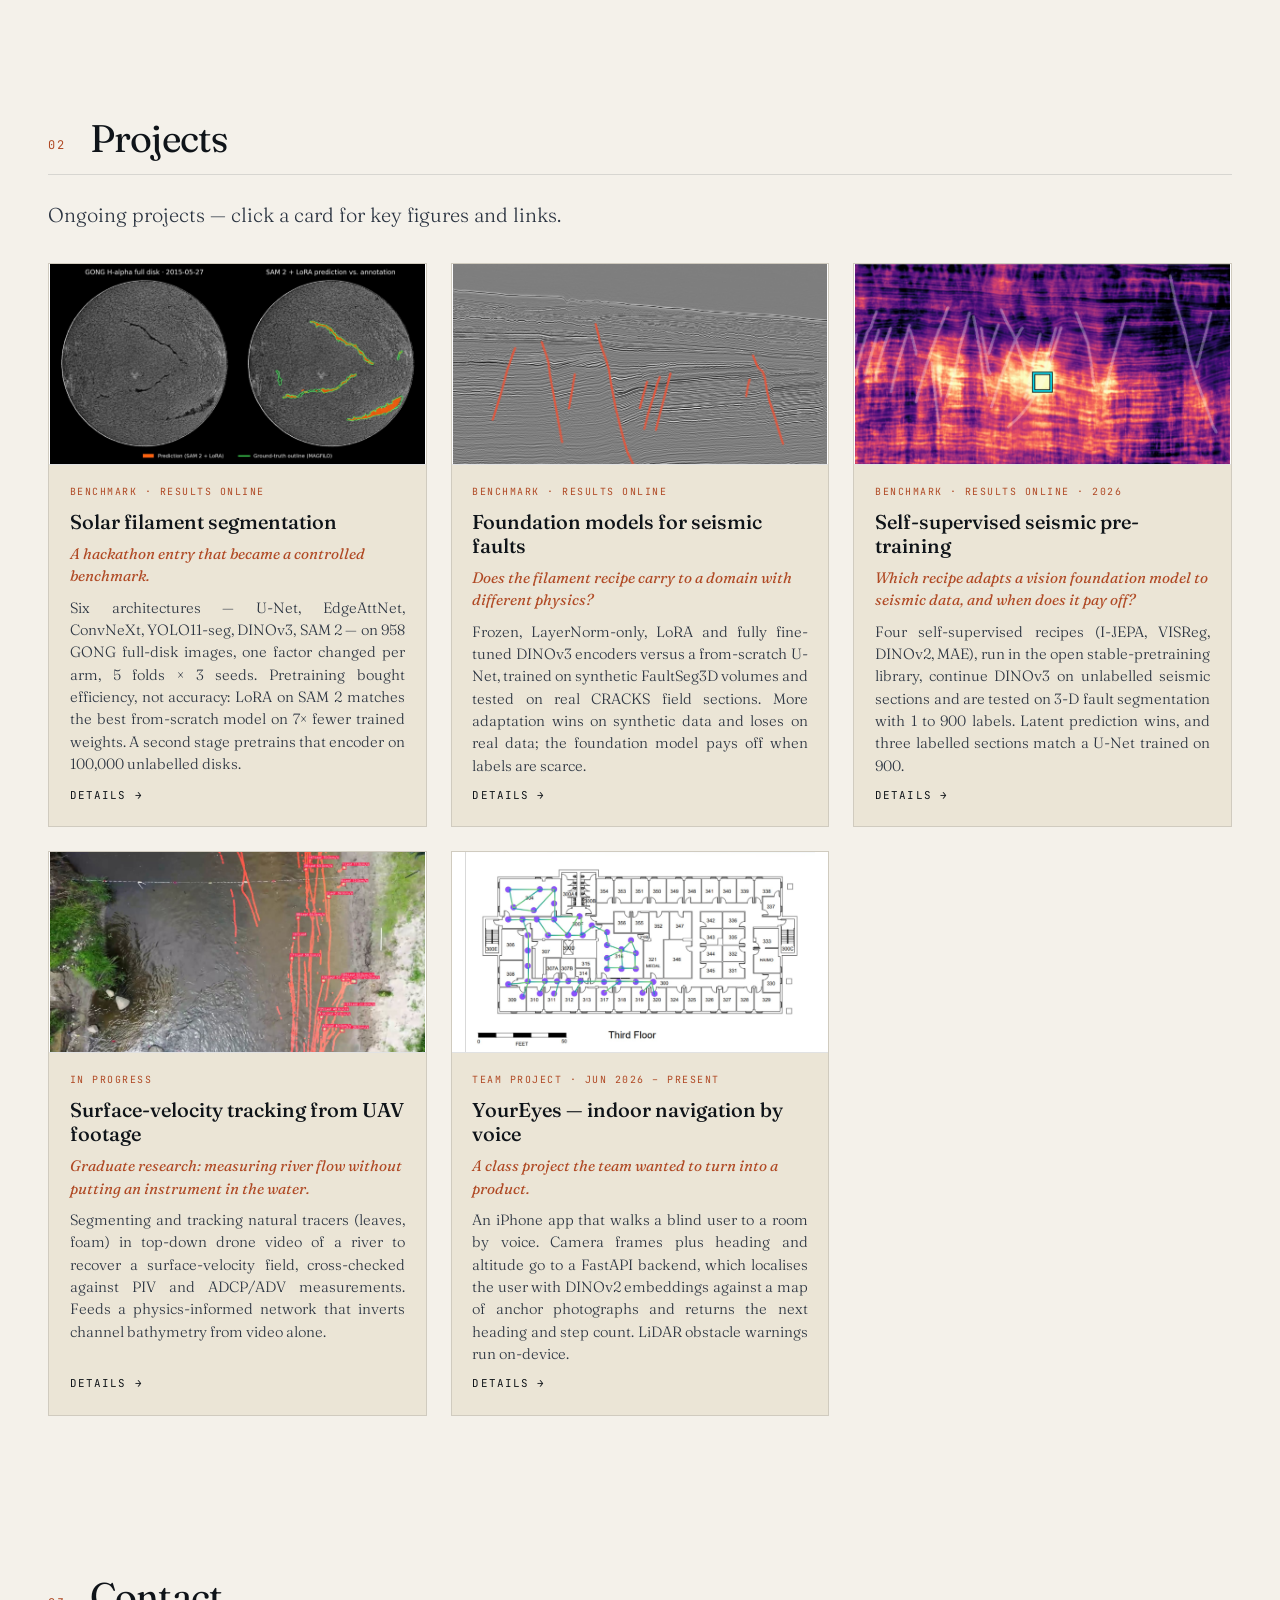
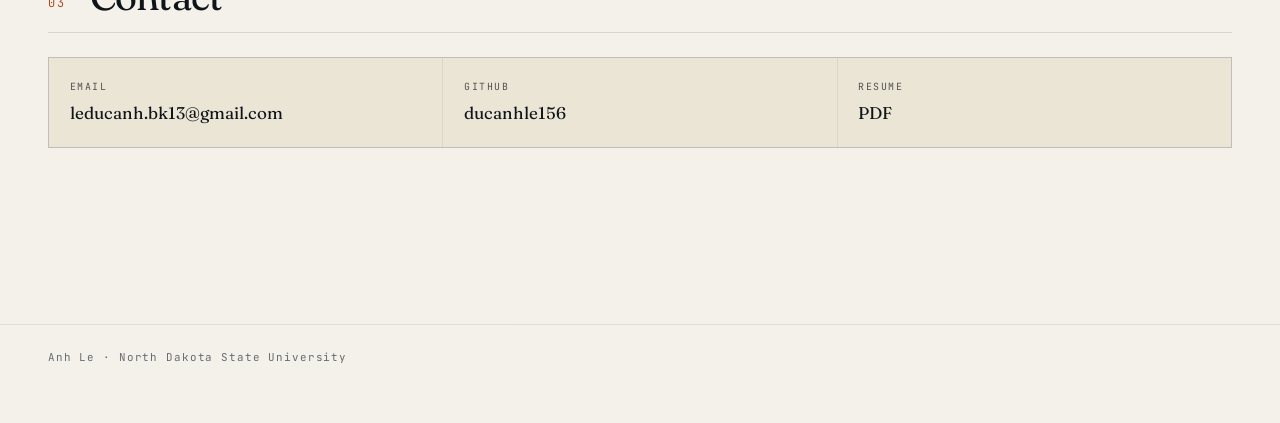
==== commit 226313ed: "Home: separate seismic pre-training card (third), feature-similarity panel as its picture Co-Authore" ====
--- a/index.html
+++ b/index.html
@@ -79,13 +79,23 @@
         <div class="links"><span>Details &rarr;</span></div>
       </div>
     </a>
-    <a class="rcard" href="projects.html#seismic-pretraining">
+    <a class="rcard" href="projects.html#fault">
       <img class="tall" src="assets/proj_seismic.jpg" alt="Thebe seismic section with expert fault labels drawn in red">
       <div class="cb">
-        <span class="status">Two benchmarks &middot; results online</span>
+        <span class="status">Benchmark &middot; results online</span>
         <h3>Foundation models for seismic faults</h3>
-        <p class="why">Adapt a web-image model to seismic data: how much, and how?</p>
-        <p>Two controlled benchmarks on public surveys: how much of DINOv3 to adapt (frozen, LayerNorm, LoRA, full) against a from-scratch U-Net, then four self-supervised pre-training recipes run in the open stable-pretraining library and tested on 3-D fault segmentation. Three labelled sections match a U-Net trained on 900.</p>
+        <p class="why">Does the filament recipe carry to a domain with different physics?</p>
+        <p>Frozen, LayerNorm-only, LoRA and fully fine-tuned DINOv3 encoders versus a from-scratch U-Net, trained on synthetic FaultSeg3D volumes and tested on real CRACKS field sections. More adaptation wins on synthetic data and loses on real data; the foundation model pays off when labels are scarce.</p>
+        <div class="links"><span>Details &rarr;</span></div>
+      </div>
+    </a>
+    <a class="rcard" href="projects.html#seismic-pretraining">
+      <img class="tall" src="assets/proj_ssl.jpg" alt="Patch-feature similarity map of DINOv3 after seismic I-JEPA pre-training, lighting up along the expert faults">
+      <div class="cb">
+        <span class="status">Benchmark &middot; results online &middot; 2026</span>
+        <h3>Self-supervised seismic pre-training</h3>
+        <p class="why">Which recipe adapts a vision foundation model to seismic data, and when does it pay off?</p>
+        <p>Four self-supervised recipes (I-JEPA, VISReg, DINOv2, MAE), run in the open stable-pretraining library, continue DINOv3 on unlabelled seismic sections and are tested on 3-D fault segmentation with 1 to 900 labels. Latent prediction wins, and three labelled sections match a U-Net trained on 900.</p>
         <div class="links"><span>Details &rarr;</span></div>
       </div>
     </a>
